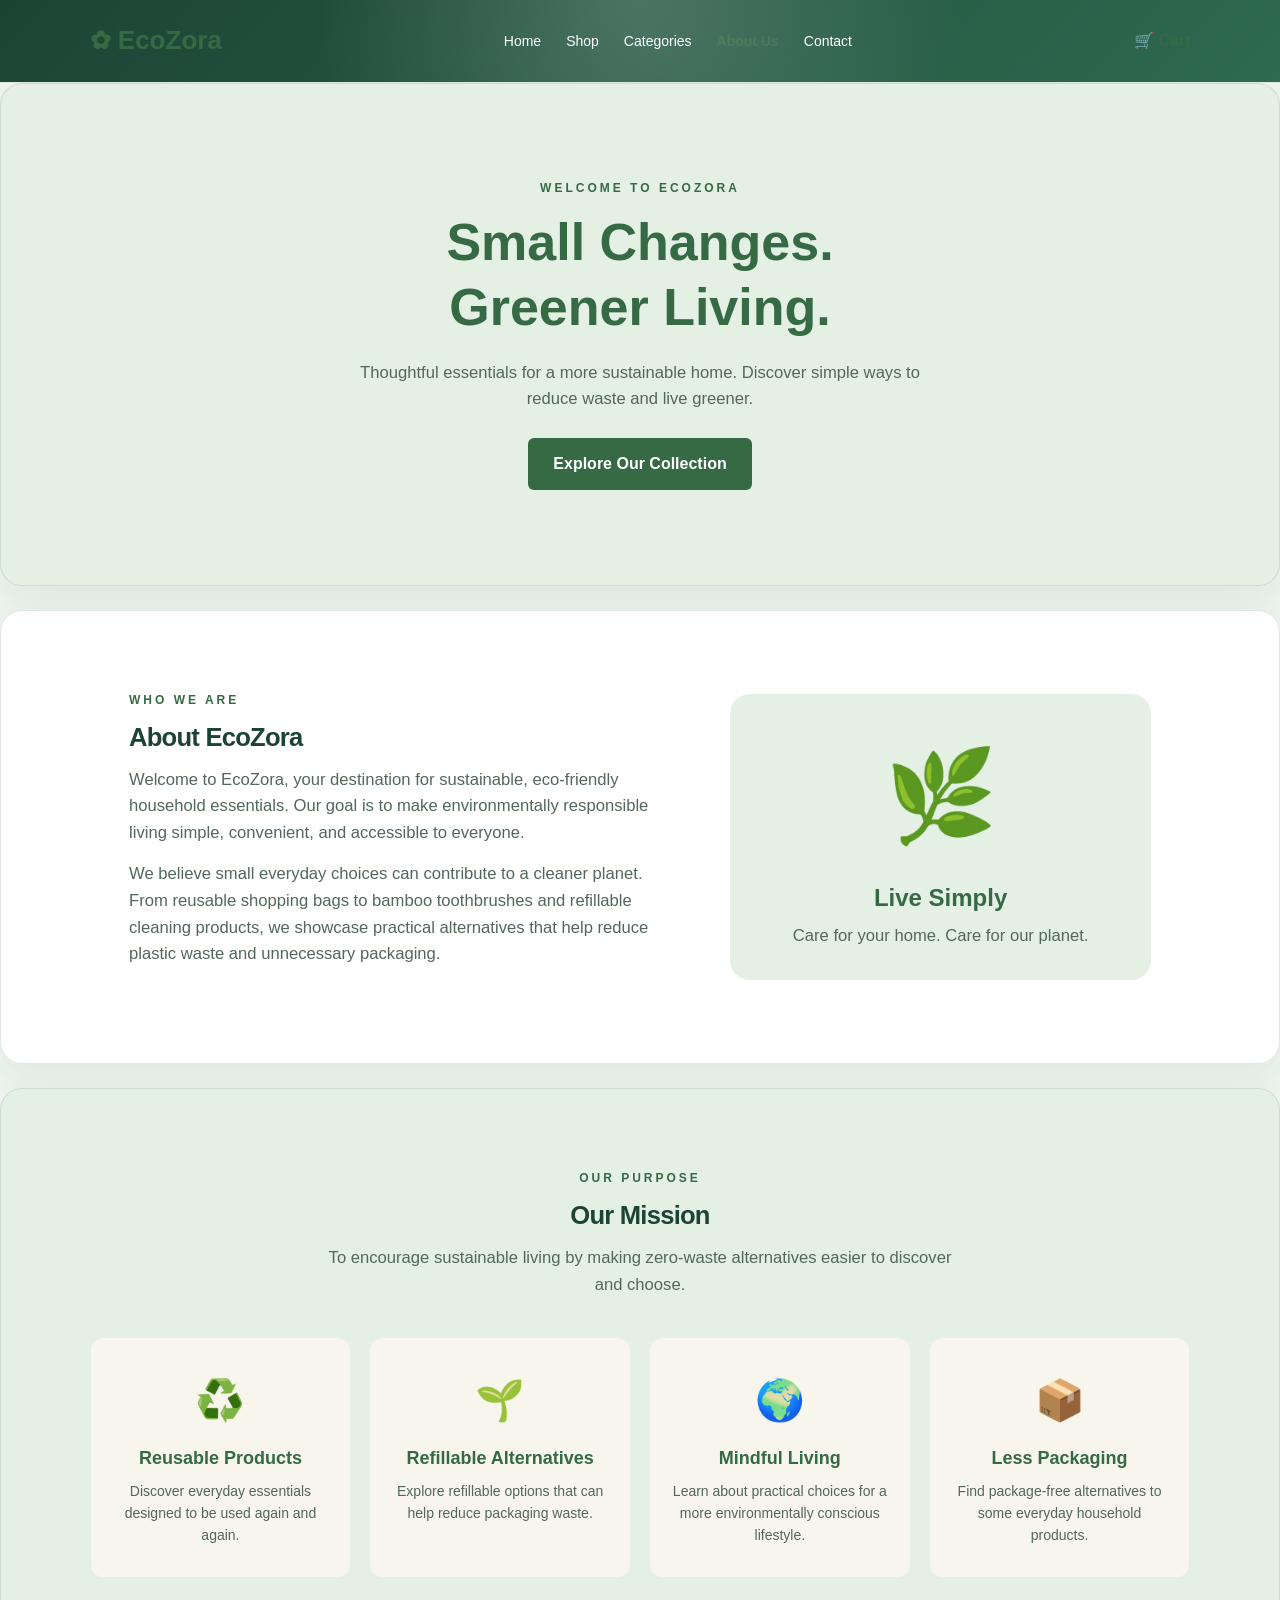
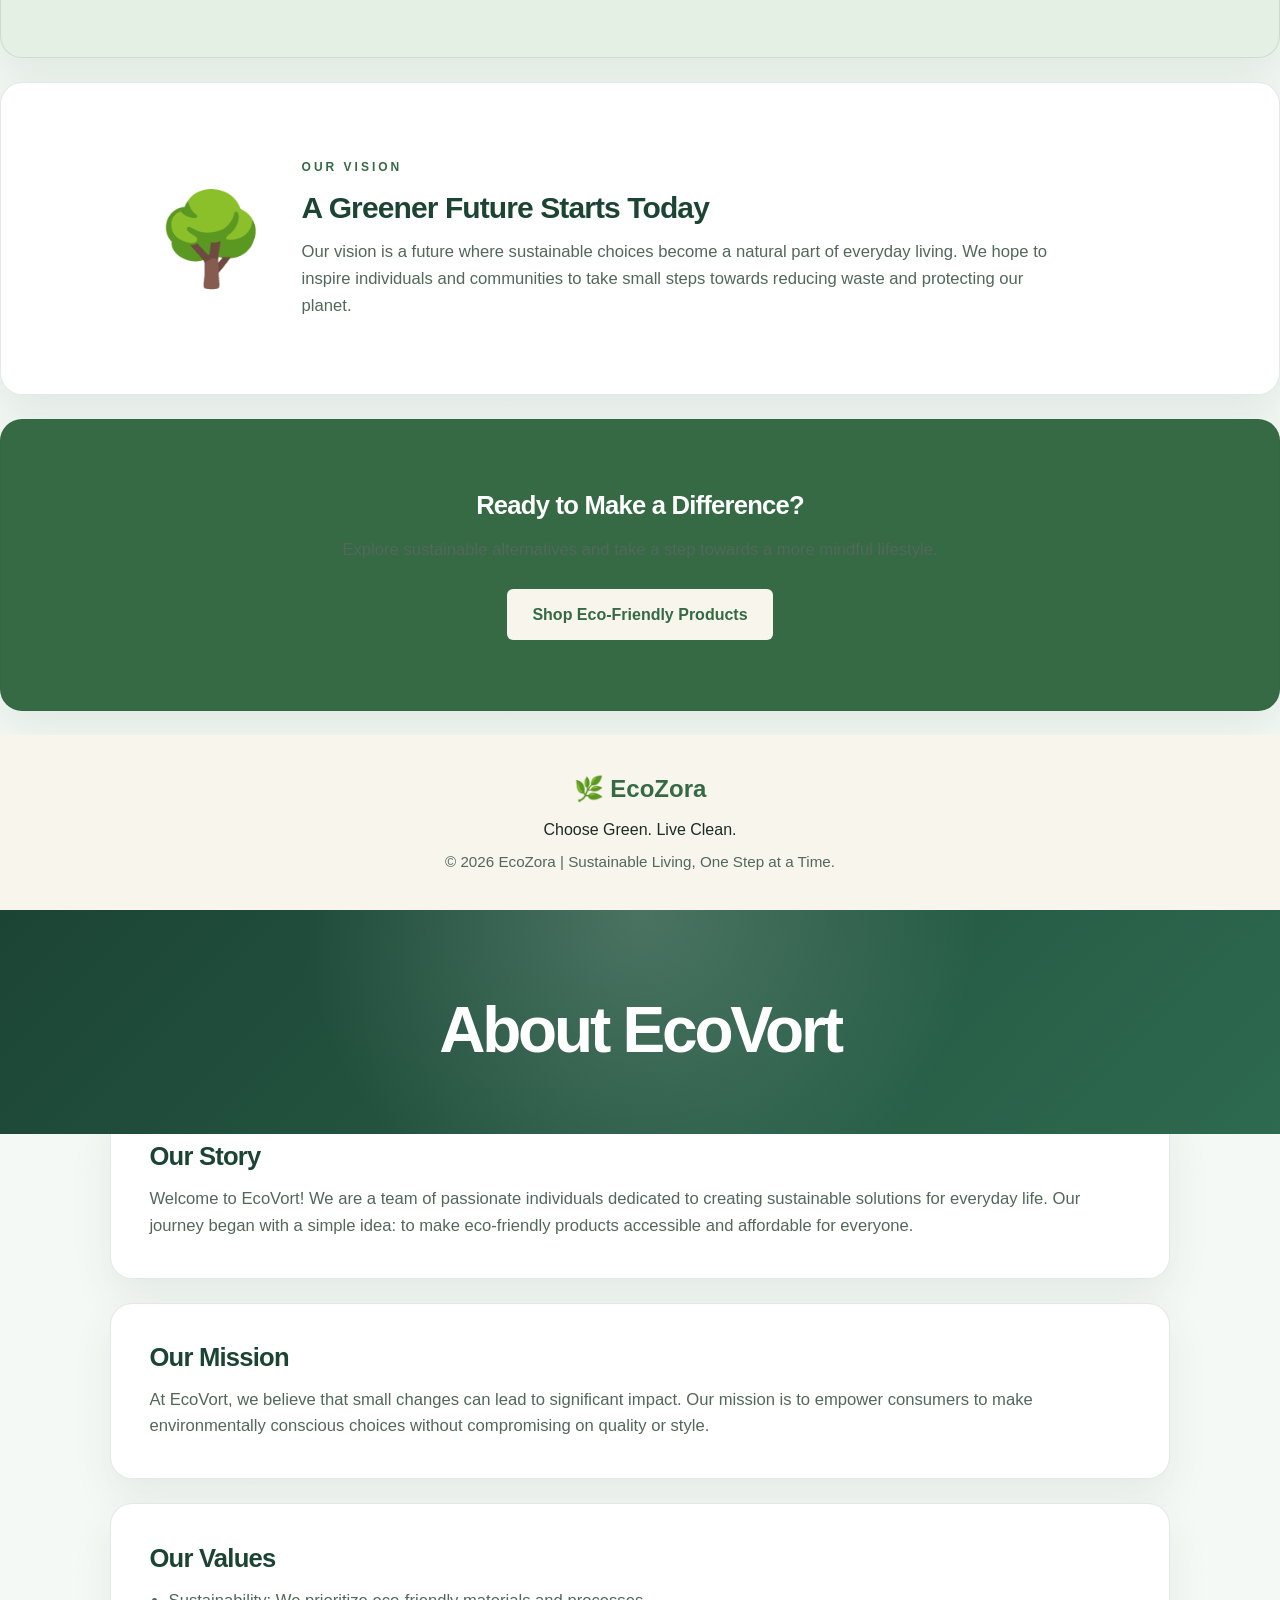
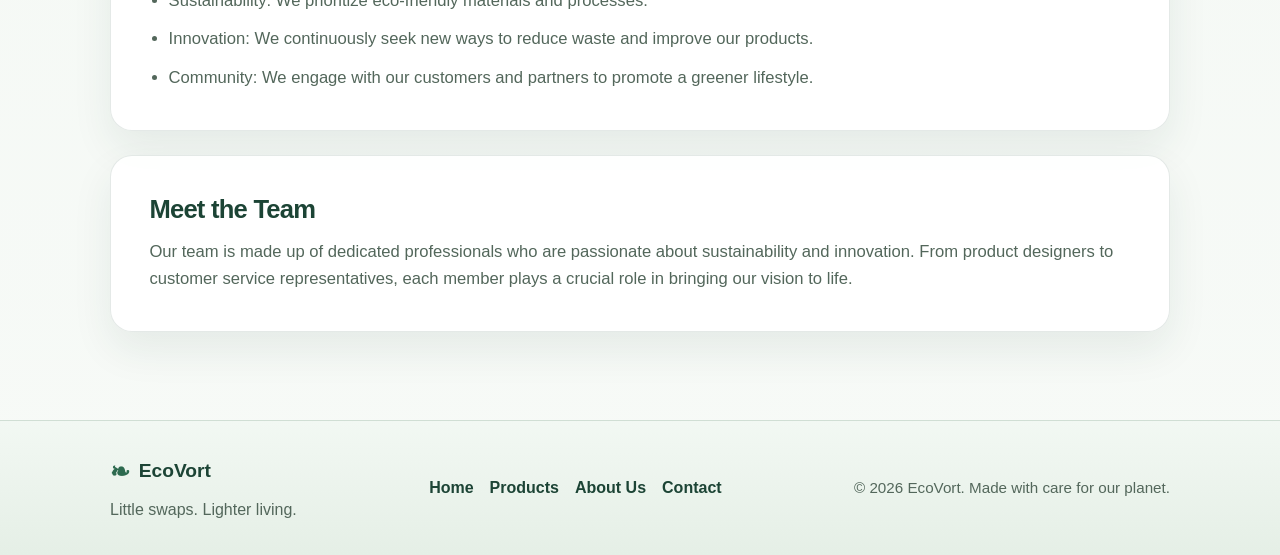
==== about.html @ fdaeb22c "Update about.html" ====
<!DOCTYPE html>
<html lang="en">
<head>
    <meta charset="UTF-8">
    <meta name="viewport" content="width=device-width, initial-scale=1.0">
    <title>About Us | EcoZora</title>
    <link rel="stylesheet" href="about.css">
</head>
<body>

    <!-- Navigation Bar -->
    <header class="navbar">
        <a href="index.html" class="logo">
            <span class="leaf">✿</span> EcoZora
        </a>

        <nav>
            <a href="index.html">Home</a>
            <a href="index.html#shop">Shop</a>
            <a href="index.html#categories">Categories</a>
            <a href="about.html" class="active">About Us</a>
            <a href="index.html#contact">Contact</a>
        </nav>

        <a href="index.html#cart" class="cart-link">
            🛒 Cart
        </a>
    </header>

    <!-- Hero Section -->
    <section class="about-hero">
        <p class="eyebrow">WELCOME TO ECOZORA</p>
        <h1>Small Changes.<br>Greener Living.</h1>
        <p>
            Thoughtful essentials for a more sustainable home.
            Discover simple ways to reduce waste and live greener.
        </p>
        <a href="index.html#shop" class="button">Explore Our Collection</a>
    </section>

    <!-- About Section -->
    <section class="about-section">
        <div class="about-text">
            <p class="eyebrow">WHO WE ARE</p>
            <h2>About EcoZora</h2>
            <p>
                Welcome to EcoZora, your destination for sustainable,
                eco-friendly household essentials. Our goal is to make
                environmentally responsible living simple, convenient,
                and accessible to everyone.
            </p>
            <p>
                We believe small everyday choices can contribute to a
                cleaner planet. From reusable shopping bags to bamboo
                toothbrushes and refillable cleaning products, we
                showcase practical alternatives that help reduce
                plastic waste and unnecessary packaging.
            </p>
        </div>

        <div class="about-illustration">
            <span class="big-leaf">🌿</span>
            <h3>Live Simply</h3>
            <p>Care for your home. Care for our planet.</p>
        </div>
    </section>

    <!-- Mission Section -->
    <section class="mission-section">
        <p class="eyebrow">OUR PURPOSE</p>
        <h2>Our Mission</h2>
        <p class="section-description">
            To encourage sustainable living by making zero-waste
            alternatives easier to discover and choose.
        </p>

        <div class="features">
            <div class="feature-card">
                <span>♻️</span>
                <h3>Reusable Products</h3>
                <p>
                    Discover everyday essentials designed to be
                    used again and again.
                </p>
            </div>

            <div class="feature-card">
                <span>🌱</span>
                <h3>Refillable Alternatives</h3>
                <p>
                    Explore refillable options that can help
                    reduce packaging waste.
                </p>
            </div>

            <div class="feature-card">
                <span>🌍</span>
                <h3>Mindful Living</h3>
                <p>
                    Learn about practical choices for a more
                    environmentally conscious lifestyle.
                </p>
            </div>

            <div class="feature-card">
                <span>📦</span>
                <h3>Less Packaging</h3>
                <p>
                    Find package-free alternatives to some
                    everyday household products.
                </p>
            </div>
        </div>
    </section>

    <!-- Vision Section -->
    <section class="vision-section">
        <div class="vision-icon">🌳</div>
        <div>
            <p class="eyebrow">OUR VISION</p>
            <h2>A Greener Future Starts Today</h2>
            <p>
                Our vision is a future where sustainable choices
                become a natural part of everyday living. We hope
                to inspire individuals and communities to take
                small steps towards reducing waste and protecting
                our planet.
            </p>
        </div>
    </section>

    <!-- Call to Action -->
    <section class="cta-section">
        <h2>Ready to Make a Difference?</h2>
        <p>
            Explore sustainable alternatives and take a step
            towards a more mindful lifestyle.
        </p>
        <a href="index.html#shop" class="button button-light">
            Shop Eco-Friendly Products
        </a>
    </section>

    <!-- Footer -->
    <footer class="footer">
        <a href="index.html" class="footer-logo">🌿 EcoZora</a>
        <p>Choose Green. Live Clean.</p>
        <p class="copyright">
            © 2026 EcoZora | Sustainable Living, One Step at a Time.
        </p>
    </footer>

    <title>About EcoVort</title>
    <style>
        :root {
            --bg: #edf5ee;
            --panel: #ffffff;
            --primary: #2d6a4f;
            --primary-dark: #1c4435;
            --accent: #8fcd9f;
            --text: #1d2b23;
            --muted: #53675b;
            --border: rgba(38, 74, 60, 0.12);
            --shadow: 0 18px 40px rgba(28, 68, 53, 0.08);
        }

        * {
            box-sizing: border-box;
        }

        html {
            scroll-behavior: smooth;
        }

        body {
            margin: 0;
            font-family: "Segoe UI", Tahoma, Geneva, Verdana, sans-serif;
            background: linear-gradient(180deg, #edf5ee 0%, #f7faf7 100%);
            color: var(--text);
            line-height: 1.6;
        }

        header {
            background: linear-gradient(135deg, var(--primary-dark), var(--primary));
            color: #ffffff;
            padding: 5rem 1.25rem 4rem;
            text-align: center;
            position: relative;
            overflow: hidden;
        }

        header::before {
            content: "";
            position: absolute;
            inset: 0;
            background: radial-gradient(circle at top, rgba(255,255,255,0.18), transparent 50%);
        }

        header h1 {
            position: relative;
            z-index: 1;
            margin: 0;
            font-size: clamp(2.4rem, 5vw, 4rem);
            letter-spacing: -0.05em;
        }

        main {
            max-width: 1100px;
            margin: -2rem auto 0;
            padding: 0 1.25rem 4rem;
        }

        section {
            background: rgba(255, 255, 255, 0.92);
            border: 1px solid var(--border);
            border-radius: 22px;
            box-shadow: var(--shadow);
            padding: clamp(1.5rem, 3vw, 2.5rem);
            margin-bottom: 1.5rem;
        }

        section h2 {
            margin-top: 0;
            margin-bottom: 0.8rem;
            color: var(--primary-dark);
            font-size: clamp(1.5rem, 2vw, 2.1rem);
            letter-spacing: -0.03em;
        }

        section p,
        section li {
            color: var(--muted);
            font-size: 1.04rem;
        }

        ul {
            margin: 0.75rem 0 0;
            padding-left: 1.2rem;
        }

        li + li {
            margin-top: 0.75rem;
        }

        .site-footer {
            background: linear-gradient(180deg, #f2f8f3 0%, #e5efe6 100%);
            border-top: 1px solid rgba(28, 68, 53, 0.1);
            color: var(--text);
        }

        .container {
            max-width: 1100px;
            margin: 0 auto;
            padding: 2rem 1.25rem;
        }

        .footer-content {
            display: flex;
            align-items: center;
            justify-content: space-between;
            gap: 1.5rem;
            flex-wrap: wrap;
        }

        .footer-brand {
            display: flex;
            flex-direction: column;
            gap: 0.4rem;
        }

        .brand {
            display: inline-flex;
            align-items: center;
            gap: 0.55rem;
            text-decoration: none;
            color: var(--primary-dark);
            font-weight: 700;
            font-size: 1.2rem;
        }

        .brand-leaf {
            color: var(--primary);
            font-size: 1.5rem;
        }

        .footer-brand p {
            margin: 0;
            color: var(--muted);
        }

        .footer-nav {
            display: flex;
            align-items: center;
            gap: 1rem;
            flex-wrap: wrap;
        }

        .footer-nav a {
            color: var(--primary-dark);
            text-decoration: none;
            font-weight: 600;
            transition: opacity 0.2s ease;
        }

        .footer-nav a:hover {
            opacity: 0.8;
            text-decoration: underline;
        }

        .copyright {
            margin: 0;
            color: var(--muted);
            font-size: 0.95rem;
        }

        @media (max-width: 640px) {
            .footer-content {
                flex-direction: column;
                align-items: flex-start;
            }

            .footer-nav {
                width: 100%;
                justify-content: flex-start;
            }
        }
    </style>
</head>
<body id="home">
    <header>
        <h1>About EcoVort</h1>
    </header>
    <main id="about">
        <section id="story">
            <h2>Our Story</h2>
            <p>Welcome to EcoVort! We are a team of passionate individuals dedicated to creating sustainable solutions for everyday life. Our journey began with a simple idea: to make eco-friendly products accessible and affordable for everyone.</p>
        </section>
        <section id="mission">
            <h2>Our Mission</h2>
            <p>At EcoVort, we believe that small changes can lead to significant impact. Our mission is to empower consumers to make environmentally conscious choices without compromising on quality or style.</p>
        </section>
        <section id="values">
            <h2>Our Values</h2>
            <ul>
                <li>Sustainability: We prioritize eco-friendly materials and processes.</li>
                <li>Innovation: We continuously seek new ways to reduce waste and improve our products.</li>
                <li>Community: We engage with our customers and partners to promote a greener lifestyle.</li>
            </ul>
        </section>
        <section id="team">
            <h2>Meet the Team</h2>
            <p>Our team is made up of dedicated professionals who are passionate about sustainability and innovation. From product designers to customer service representatives, each member plays a crucial role in bringing our vision to life.</p>
        </section>
    </main>
    <footer class="site-footer" id="contact">
        <div class="container footer-content">
            <div class="footer-brand">
                <a class="brand" href="#home"><span class="brand-leaf" aria-hidden="true">❧</span><span>EcoVort</span></a>
                <p>Little swaps. Lighter living.</p>
            </div>
            <nav class="footer-nav" aria-label="Footer navigation">
                <a href="#home">Home</a>
                <a href="#products">Products</a>
                <a href="#about">About Us</a>
                <a href="mailto:hello@ecovort.example">Contact</a>
            </nav>
            <p class="copyright">© 2026 EcoVort. Made with care for our planet.</p>
        </div>
    </footer>
</body>
</html>
---- about.css ----
/* Basic Reset */
* {
    margin: 0;
    padding: 0;
    box-sizing: border-box;
}

html {
    scroll-behavior: smooth;
}

body {
    font-family: Arial, sans-serif;
    background-color: #F7F5EC;
    color: #3B3B32;
    line-height: 1.7;
}

a {
    text-decoration: none;
    color: inherit;
}

/* Navigation Bar */
.navbar {
    display: flex;
    justify-content: space-between;
    align-items: center;
    padding: 20px 7%;
    background-color: #F7F5EC;
    border-bottom: 1px solid #DCE8D5;
    gap: 25px;
}

.logo {
    color: #356A45;
    font-size: 26px;
    font-weight: bold;
    white-space: nowrap;
}

.leaf {
    font-size: 25px;
}

.navbar nav {
    display: flex;
    align-items: center;
    gap: 25px;
}

.navbar nav a {
    font-size: 14px;
    transition: color 0.3s;
}

.navbar nav a:hover,
.navbar nav a.active {
    color: #356A45;
    font-weight: bold;
}

.cart-link {
    color: #356A45;
    font-weight: bold;
    white-space: nowrap;
}

/* Shared Styles */
.eyebrow {
    color: #356A45;
    font-size: 12px;
    font-weight: bold;
    letter-spacing: 3px;
    margin-bottom: 12px;
}

h1, h2, h3 {
    line-height: 1.25;
}

h2 {
    color: #356A45;
    font-size: 34px;
    margin-bottom: 20px;
}

.button {
    display: inline-block;
    background-color: #356A45;
    color: white;
    padding: 13px 25px;
    border-radius: 6px;
    margin-top: 25px;
    font-weight: bold;
    transition: background-color 0.3s;
}

.button:hover {
    background-color: #244D32;
}

/* Hero Section */
.about-hero {
    text-align: center;
    padding: 95px 20px;
    background-color: #E5F0E5;
}

.about-hero h1 {
    color: #356A45;
    font-size: 52px;
    margin-bottom: 20px;
}

.about-hero > p:not(.eyebrow) {
    max-width: 600px;
    margin: 0 auto;
}

/* About Section */
.about-section {
    display: flex;
    align-items: center;
    justify-content: space-between;
    gap: 60px;
    padding: 80px 10%;
}

.about-text {
    flex: 1.2;
}

.about-text p:not(.eyebrow) {
    margin-bottom: 15px;
}

.about-illustration {
    flex: 0.8;
    min-height: 280px;
    background-color: #E5F0E5;
    border-radius: 20px;
    display: flex;
    flex-direction: column;
    align-items: center;
    justify-content: center;
    padding: 30px;
    text-align: center;
}

.big-leaf {
    font-size: 90px;
    margin-bottom: 15px;
}

.about-illustration h3 {
    color: #356A45;
    font-size: 24px;
    margin-bottom: 10px;
}

/* Mission Section */
.mission-section {
    text-align: center;
    padding: 80px 7%;
    background-color: #E5F0E5;
}

.section-description {
    max-width: 650px;
    margin: 0 auto 40px;
}

.features {
    display: grid;
    grid-template-columns: repeat(4, minmax(0, 1fr));
    gap: 20px;
    margin-top: 35px;
}

.feature-card {
    background-color: #F7F5EC;
    padding: 30px 20px;
    border-radius: 12px;
    transition: transform 0.3s;
}

.feature-card:hover {
    transform: translateY(-5px);
}

.feature-card span {
    font-size: 40px;
}

.feature-card h3 {
    color: #356A45;
    font-size: 18px;
    margin: 15px 0 10px;
}

.feature-card p {
    font-size: 14px;
}

/* Vision Section */
.vision-section {
    display: flex;
    align-items: center;
    gap: 35px;
    padding: 75px 12%;
}

.vision-icon {
    font-size: 90px;
}

.vision-section h2 {
    font-size: 30px;
}

.vision-section p:last-child {
    max-width: 750px;
}

/* Call to Action */
.cta-section {
    background-color: #356A45;
    color: white;
    text-align: center;
    padding: 70px 20px;
}

.cta-section h2 {
    color: white;
    margin-bottom: 15px;
}

.button-light {
    background-color: #F7F5EC;
    color: #356A45;
}

.button-light:hover {
    background-color: #DCE8D5;
}

/* Footer */
.footer {
    text-align: center;
    padding: 35px 20px;
    background-color: #F7F5EC;
}

.footer-logo {
    color: #356A45;
    font-size: 24px;
    font-weight: bold;
}

.footer p {
    margin-top: 8px;
}

.copyright {
    font-size: 12px;
    color: #77776D;
}

/* Responsive Design */
@media (max-width: 1000px) {
    .navbar {
        flex-wrap: wrap;
    }

    .navbar nav {
        flex-wrap: wrap;
        gap: 15px;
    }

    .features {
        grid-template-columns: repeat(2, minmax(0, 1fr));
    }
}

@media (max-width: 650px) {
    .navbar {
        justify-content: center;
        padding: 18px 5%;
    }

    .navbar nav {
        justify-content: center;
        gap: 12px 18px;
    }

    .about-hero {
        padding: 65px 20px;
    }

    .about-hero h1 {
        font-size: 38px;
    }

    h2 {
        font-size: 28px;
    }

    .about-section,
    .vision-section {
        flex-direction: column;
        padding: 50px 7%;
        gap: 30px;
    }

    .about-illustration {
        width: 100%;
    }

    .features {
        grid-template-columns: 1fr;
    }

    .vision-icon {
        font-size: 65px;
    }
}
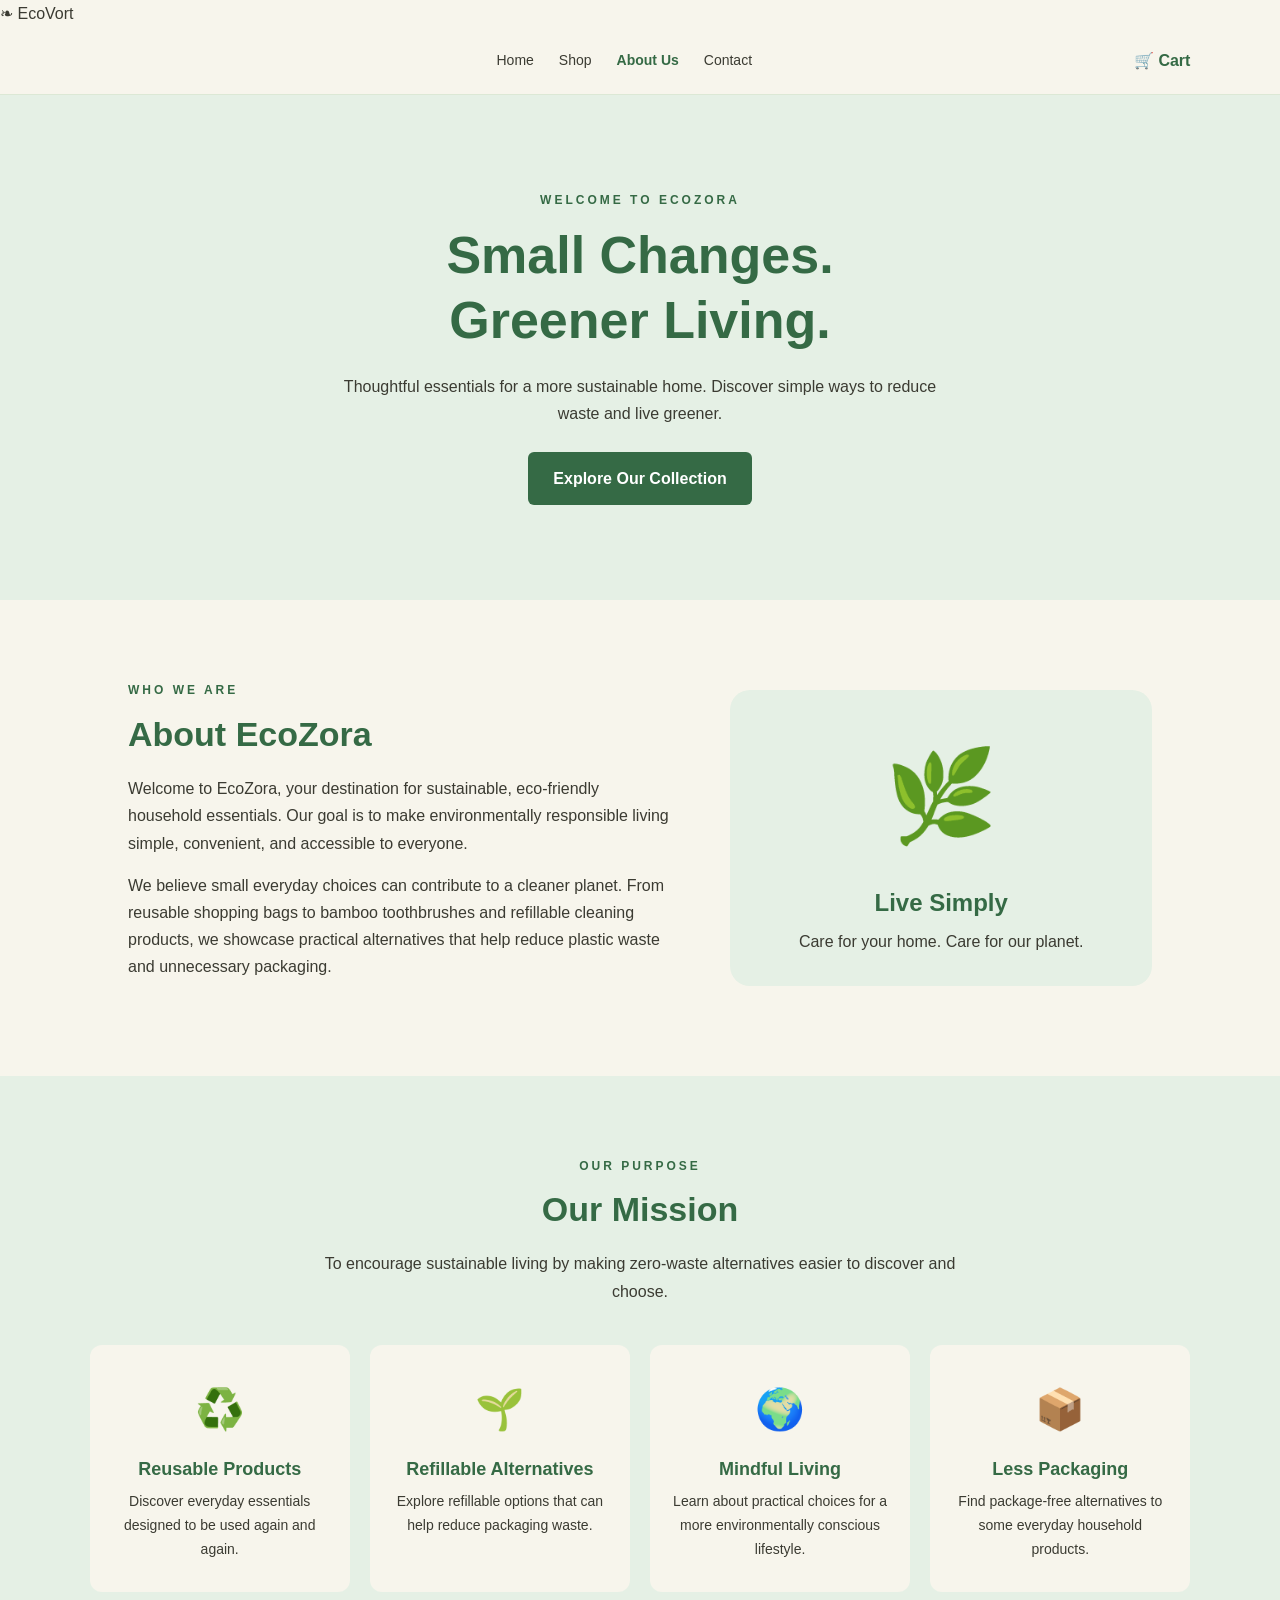
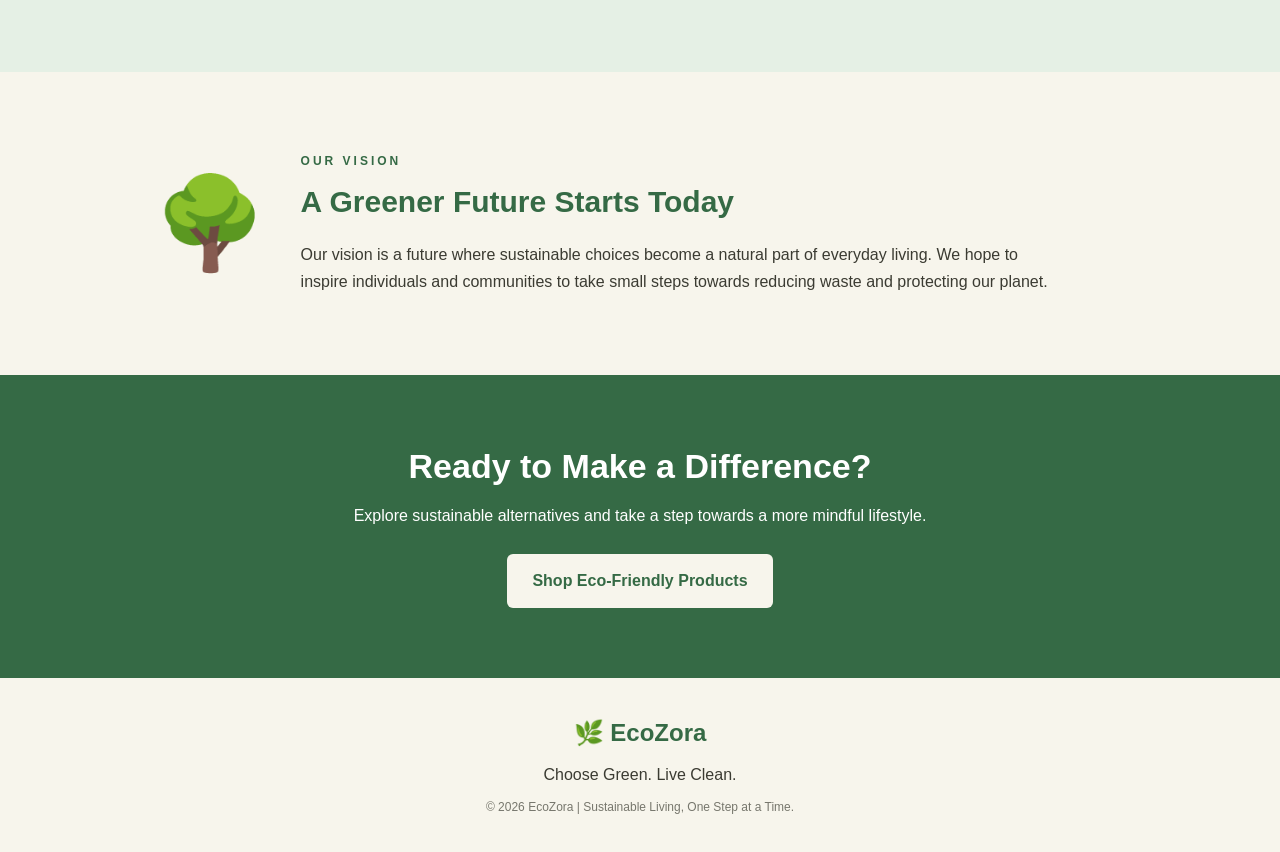
==== commit 9ed5245d: "Update about.html" ====
--- a/about.html
+++ b/about.html
@@ -4,21 +4,31 @@
 <head>
     <meta charset="UTF-8">
     <meta name="viewport" content="width=device-width, initial-scale=1.0">
-    <title>About Us | EcoZora</title>
+    <title>About Us</title>
     <link rel="stylesheet" href="about.css">
+    <link rel="stylesheet" href="product.css">
+    <link rel="stylesheet" href="style.css">
+    
+    <link rel="icon" type="image/svg+xml" href="assets/ecovort-logo.svg">
 </head>
 <body>
+    <!-- Site header and main navigation -->
+    <header class="site-header">
+        <div class="container header-content">
+            <a class="brand" href="#home" aria-label="EcoVort home">
+                <span class="brand-leaf" aria-hidden="true">❧</span>
+                <span>EcoVort</span>
+            </a>
 
     <!-- Navigation Bar -->
     <header class="navbar">
         <a href="index.html" class="logo">
-            <span class="leaf">✿</span> EcoZora
+            <span class
         </a>
 
         <nav>
             <a href="index.html">Home</a>
             <a href="index.html#shop">Shop</a>
-            <a href="index.html#categories">Categories</a>
             <a href="about.html" class="active">About Us</a>
             <a href="index.html#contact">Contact</a>
         </nav>
@@ -151,222 +161,4 @@
         </p>
     </footer>
 
-    <title>About EcoVort</title>
-    <style>
-        :root {
-            --bg: #edf5ee;
-            --panel: #ffffff;
-            --primary: #2d6a4f;
-            --primary-dark: #1c4435;
-            --accent: #8fcd9f;
-            --text: #1d2b23;
-            --muted: #53675b;
-            --border: rgba(38, 74, 60, 0.12);
-            --shadow: 0 18px 40px rgba(28, 68, 53, 0.08);
-        }
-
-        * {
-            box-sizing: border-box;
-        }
-
-        html {
-            scroll-behavior: smooth;
-        }
-
-        body {
-            margin: 0;
-            font-family: "Segoe UI", Tahoma, Geneva, Verdana, sans-serif;
-            background: linear-gradient(180deg, #edf5ee 0%, #f7faf7 100%);
-            color: var(--text);
-            line-height: 1.6;
-        }
-
-        header {
-            background: linear-gradient(135deg, var(--primary-dark), var(--primary));
-            color: #ffffff;
-            padding: 5rem 1.25rem 4rem;
-            text-align: center;
-            position: relative;
-            overflow: hidden;
-        }
-
-        header::before {
-            content: "";
-            position: absolute;
-            inset: 0;
-            background: radial-gradient(circle at top, rgba(255,255,255,0.18), transparent 50%);
-        }
-
-        header h1 {
-            position: relative;
-            z-index: 1;
-            margin: 0;
-            font-size: clamp(2.4rem, 5vw, 4rem);
-            letter-spacing: -0.05em;
-        }
-
-        main {
-            max-width: 1100px;
-            margin: -2rem auto 0;
-            padding: 0 1.25rem 4rem;
-        }
-
-        section {
-            background: rgba(255, 255, 255, 0.92);
-            border: 1px solid var(--border);
-            border-radius: 22px;
-            box-shadow: var(--shadow);
-            padding: clamp(1.5rem, 3vw, 2.5rem);
-            margin-bottom: 1.5rem;
-        }
-
-        section h2 {
-            margin-top: 0;
-            margin-bottom: 0.8rem;
-            color: var(--primary-dark);
-            font-size: clamp(1.5rem, 2vw, 2.1rem);
-            letter-spacing: -0.03em;
-        }
-
-        section p,
-        section li {
-            color: var(--muted);
-            font-size: 1.04rem;
-        }
-
-        ul {
-            margin: 0.75rem 0 0;
-            padding-left: 1.2rem;
-        }
-
-        li + li {
-            margin-top: 0.75rem;
-        }
-
-        .site-footer {
-            background: linear-gradient(180deg, #f2f8f3 0%, #e5efe6 100%);
-            border-top: 1px solid rgba(28, 68, 53, 0.1);
-            color: var(--text);
-        }
-
-        .container {
-            max-width: 1100px;
-            margin: 0 auto;
-            padding: 2rem 1.25rem;
-        }
-
-        .footer-content {
-            display: flex;
-            align-items: center;
-            justify-content: space-between;
-            gap: 1.5rem;
-            flex-wrap: wrap;
-        }
-
-        .footer-brand {
-            display: flex;
-            flex-direction: column;
-            gap: 0.4rem;
-        }
-
-        .brand {
-            display: inline-flex;
-            align-items: center;
-            gap: 0.55rem;
-            text-decoration: none;
-            color: var(--primary-dark);
-            font-weight: 700;
-            font-size: 1.2rem;
-        }
-
-        .brand-leaf {
-            color: var(--primary);
-            font-size: 1.5rem;
-        }
-
-        .footer-brand p {
-            margin: 0;
-            color: var(--muted);
-        }
-
-        .footer-nav {
-            display: flex;
-            align-items: center;
-            gap: 1rem;
-            flex-wrap: wrap;
-        }
-
-        .footer-nav a {
-            color: var(--primary-dark);
-            text-decoration: none;
-            font-weight: 600;
-            transition: opacity 0.2s ease;
-        }
-
-        .footer-nav a:hover {
-            opacity: 0.8;
-            text-decoration: underline;
-        }
-
-        .copyright {
-            margin: 0;
-            color: var(--muted);
-            font-size: 0.95rem;
-        }
-
-        @media (max-width: 640px) {
-            .footer-content {
-                flex-direction: column;
-                align-items: flex-start;
-            }
-
-            .footer-nav {
-                width: 100%;
-                justify-content: flex-start;
-            }
-        }
-    </style>
-</head>
-<body id="home">
-    <header>
-        <h1>About EcoVort</h1>
-    </header>
-    <main id="about">
-        <section id="story">
-            <h2>Our Story</h2>
-            <p>Welcome to EcoVort! We are a team of passionate individuals dedicated to creating sustainable solutions for everyday life. Our journey began with a simple idea: to make eco-friendly products accessible and affordable for everyone.</p>
-        </section>
-        <section id="mission">
-            <h2>Our Mission</h2>
-            <p>At EcoVort, we believe that small changes can lead to significant impact. Our mission is to empower consumers to make environmentally conscious choices without compromising on quality or style.</p>
-        </section>
-        <section id="values">
-            <h2>Our Values</h2>
-            <ul>
-                <li>Sustainability: We prioritize eco-friendly materials and processes.</li>
-                <li>Innovation: We continuously seek new ways to reduce waste and improve our products.</li>
-                <li>Community: We engage with our customers and partners to promote a greener lifestyle.</li>
-            </ul>
-        </section>
-        <section id="team">
-            <h2>Meet the Team</h2>
-            <p>Our team is made up of dedicated professionals who are passionate about sustainability and innovation. From product designers to customer service representatives, each member plays a crucial role in bringing our vision to life.</p>
-        </section>
-    </main>
-    <footer class="site-footer" id="contact">
-        <div class="container footer-content">
-            <div class="footer-brand">
-                <a class="brand" href="#home"><span class="brand-leaf" aria-hidden="true">❧</span><span>EcoVort</span></a>
-                <p>Little swaps. Lighter living.</p>
-            </div>
-            <nav class="footer-nav" aria-label="Footer navigation">
-                <a href="#home">Home</a>
-                <a href="#products">Products</a>
-                <a href="#about">About Us</a>
-                <a href="mailto:hello@ecovort.example">Contact</a>
-            </nav>
-            <p class="copyright">© 2026 EcoVort. Made with care for our planet.</p>
-        </div>
-    </footer>
-</body>
-</html>
+    
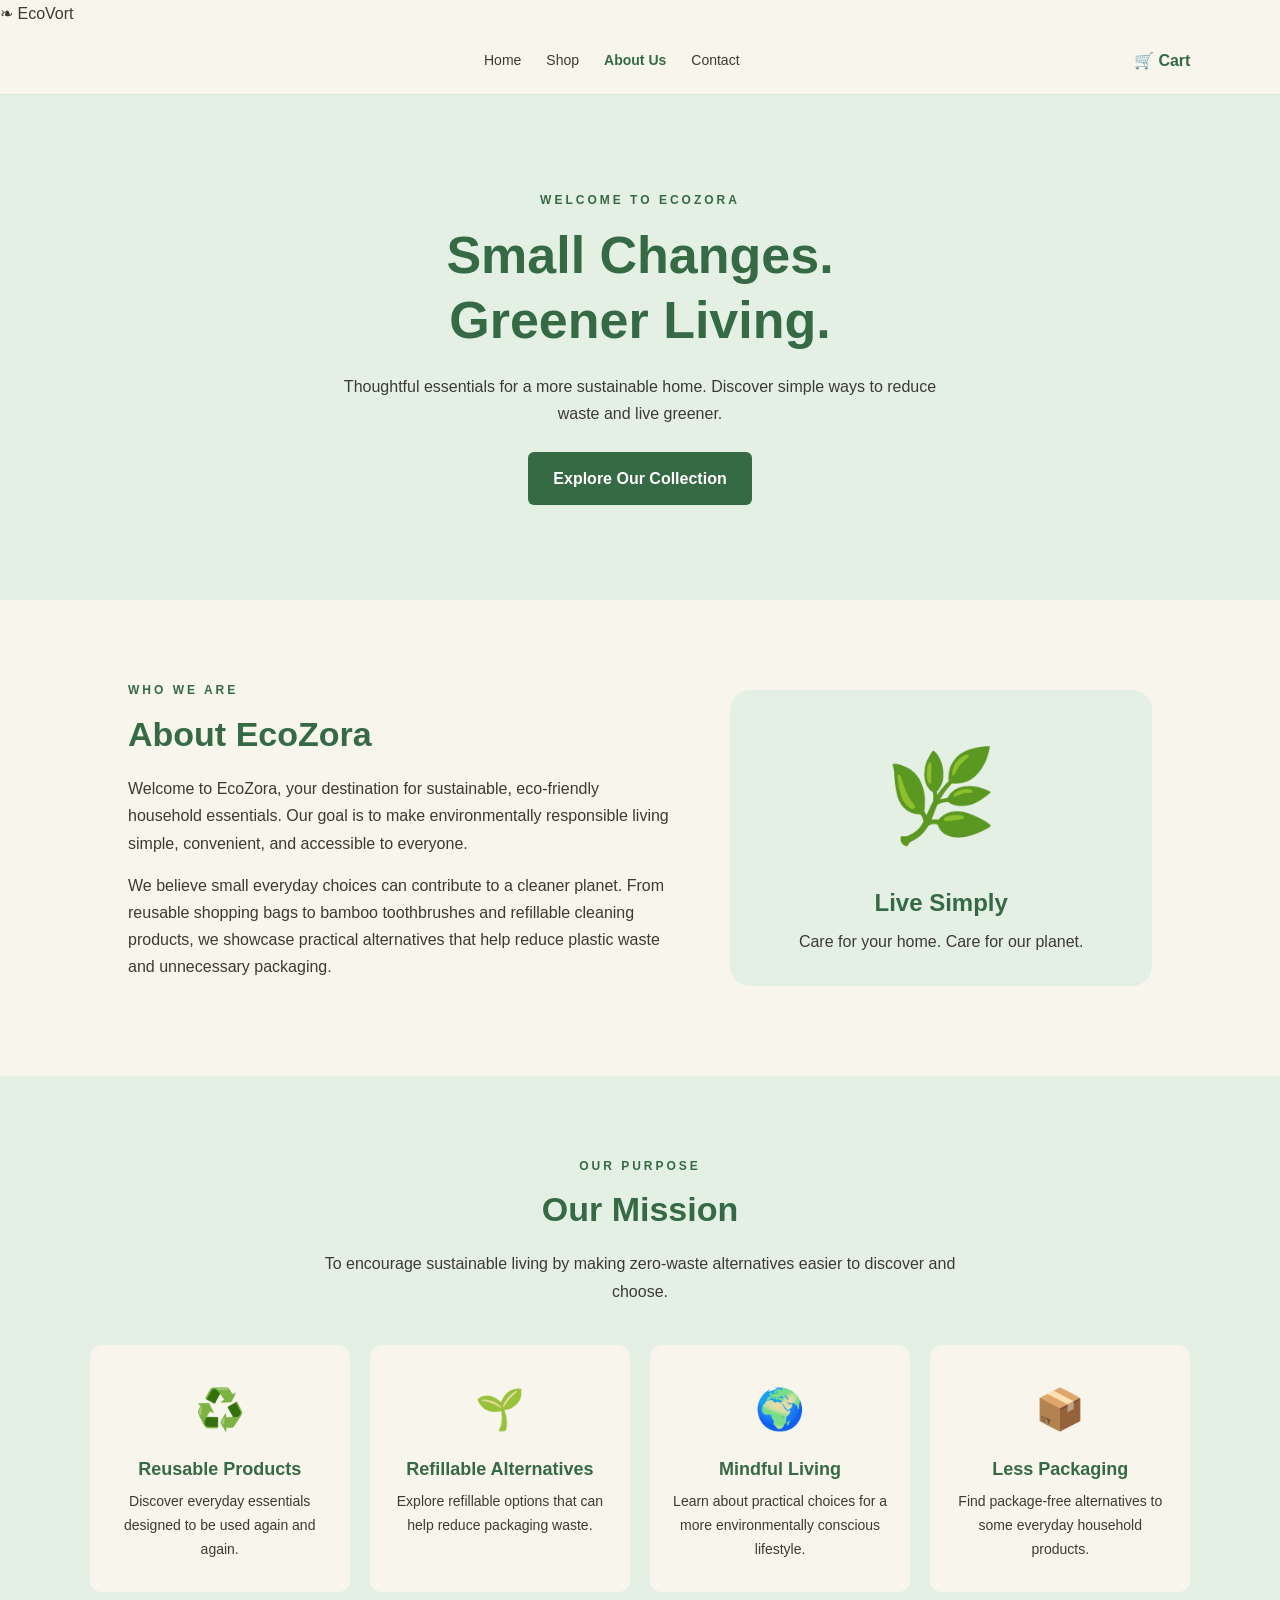
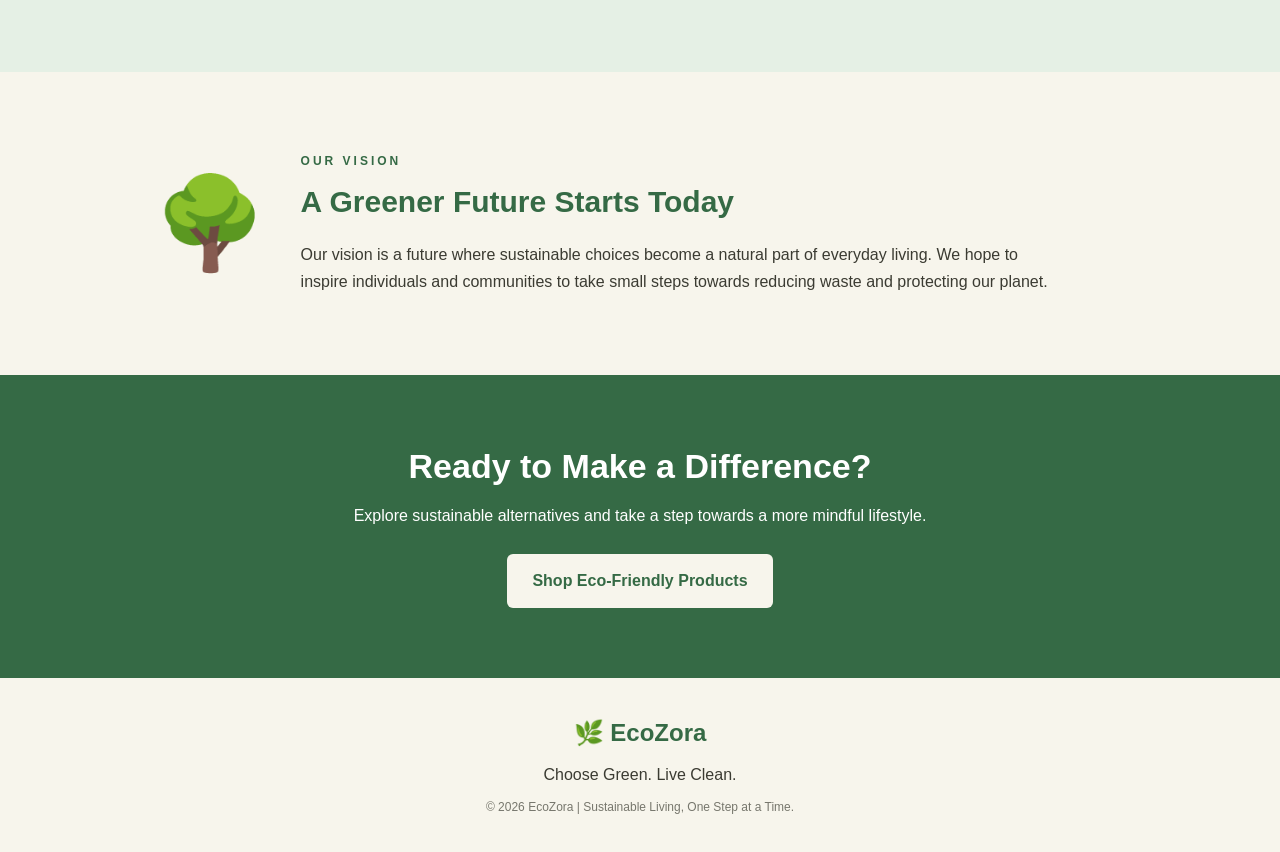
==== commit e8eb7f97: "Update about.html" ====
--- a/about.html
+++ b/about.html
@@ -23,7 +23,7 @@
     <!-- Navigation Bar -->
     <header class="navbar">
         <a href="index.html" class="logo">
-            <span class
+            
         </a>
 
         <nav>
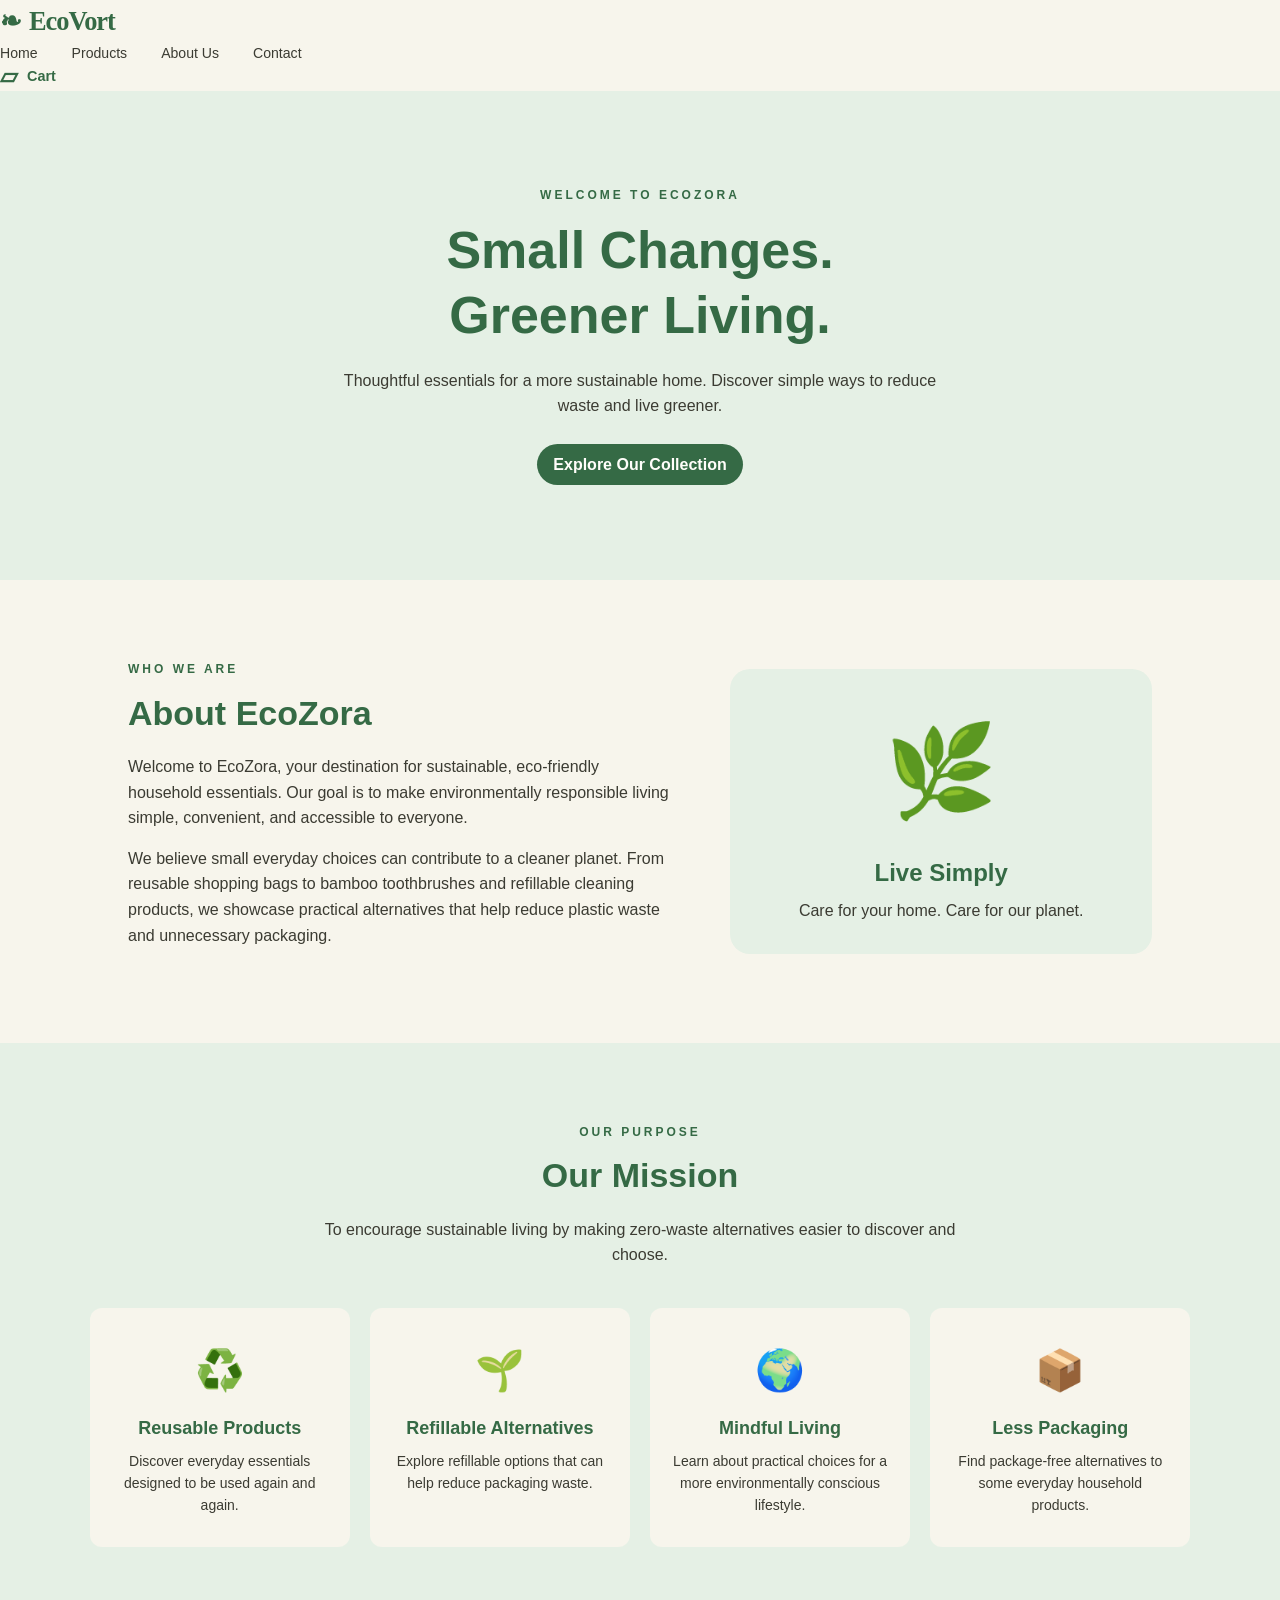
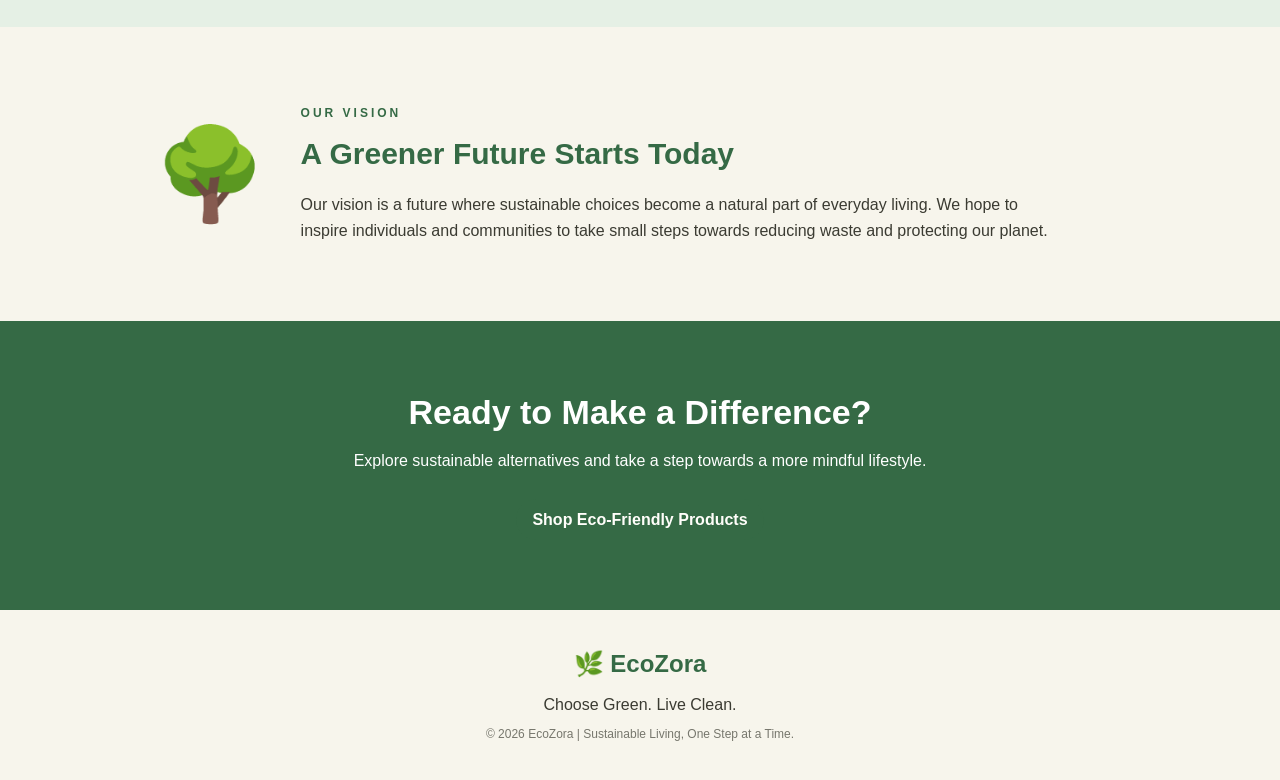
==== commit 8c9db8e8: "fixing-navbar" ====
--- a/about.html
+++ b/about.html
@@ -5,37 +5,36 @@
     <meta charset="UTF-8">
     <meta name="viewport" content="width=device-width, initial-scale=1.0">
     <title>About Us</title>
-    <link rel="stylesheet" href="about.css">
-    <link rel="stylesheet" href="product.css">
-    <link rel="stylesheet" href="style.css">
-    
+    <link rel="stylesheet" href="css/about.css">
+    <link rel="stylesheet" href="css/product.css">
     <link rel="icon" type="image/svg+xml" href="assets/ecovort-logo.svg">
 </head>
 <body>
     <!-- Site header and main navigation -->
     <header class="site-header">
         <div class="container header-content">
+            
+
+    <!-- Navigation Bar -->
+   <header class="site-header">
+        <div class="container header-content">
             <a class="brand" href="#home" aria-label="EcoVort home">
                 <span class="brand-leaf" aria-hidden="true">❧</span>
                 <span>EcoVort</span>
             </a>
 
-    <!-- Navigation Bar -->
-    <header class="navbar">
-        <a href="index.html" class="logo">
-            
-        </a>
+            <nav class="main-nav" aria-label="Main navigation">
+                <a href="#home">Home</a>
+                <a href="product.html">Products</a>
+                <a href="about.html">About Us</a>
+                <a href="contact.html">Contact</a>
+            </nav>
 
-        <nav>
-            <a href="index.html">Home</a>
-            <a href="index.html#shop">Shop</a>
-            <a href="about.html" class="active">About Us</a>
-            <a href="index.html#contact">Contact</a>
-        </nav>
-
-        <a href="index.html#cart" class="cart-link">
-            🛒 Cart
-        </a>
+            <a class="cart-link" href="products.html" aria-label="Shopping cart">
+                <span aria-hidden="true">▱</span>
+                <span>Cart</span>
+            </a>
+        </div>
     </header>
 
     <!-- Hero Section -->
--- a/css/about.css
+++ b/css/about.css
@@ -0,0 +1,338 @@
+
+/* Basic Reset */
+* {
+    margin: 0;
+    padding: 0;
+    box-sizing: border-box;
+}
+
+html {
+    scroll-behavior: smooth;
+}
+
+body {
+    font-family: Arial, sans-serif;
+    background-color: #F7F5EC;
+    color: #3B3B32;
+    line-height: 1.7;
+}
+
+a {
+    text-decoration: none;
+    color: inherit;
+}
+
+.site-header {
+    position: relative;
+    z-index: 1;
+    background: var(--background);
+}
+
+
+.main-nav,
+.footer-nav {
+    display: flex;
+    align-items: center;
+    gap: 34px;
+}
+
+.main-nav a,
+.footer-nav a {
+    color: var(--text);
+    font-size: 0.88rem;
+    transition: color 160ms ease;
+}
+
+.main-nav a:hover,
+.footer-nav a:hover {
+    color: var(--dark-green);
+}
+
+.brand {
+    display: inline-flex;
+    align-items: center;
+    gap: 8px;
+    color: var(--dark-green);
+    font-family: Georgia, "Times New Roman", serif;
+    font-size: 1.65rem;
+    font-weight: 700;
+    letter-spacing: -1px;
+}
+
+.cart-link {
+    display: inline-flex;
+    align-items: center;
+    gap: 9px;
+    color: var(--dark-green);
+    font-size: 0.9rem;
+    font-weight: 600;
+}
+
+.cart-link span:first-child {
+    font-size: 1.45rem;
+    line-height: 1;
+}
+
+
+
+/* Shared Styles */
+.eyebrow {
+    color: #356A45;
+    font-size: 12px;
+    font-weight: bold;
+    letter-spacing: 3px;
+    margin-bottom: 12px;
+}
+
+h1, h2, h3 {
+    line-height: 1.25;
+}
+
+h2 {
+    color: #356A45;
+    font-size: 34px;
+    margin-bottom: 20px;
+}
+
+.button {
+    display: inline-block;
+    background-color: #356A45;
+    color: white;
+    padding: 13px 25px;
+    border-radius: 6px;
+    margin-top: 25px;
+    font-weight: bold;
+    transition: background-color 0.3s;
+}
+
+.button:hover {
+    background-color: #244D32;
+}
+
+/* Hero Section */
+.about-hero {
+    text-align: center;
+    padding: 95px 20px;
+    background-color: #E5F0E5;
+}
+
+.about-hero h1 {
+    color: #356A45;
+    font-size: 52px;
+    margin-bottom: 20px;
+}
+
+.about-hero > p:not(.eyebrow) {
+    max-width: 600px;
+    margin: 0 auto;
+}
+
+/* About Section */
+.about-section {
+    display: flex;
+    align-items: center;
+    justify-content: space-between;
+    gap: 60px;
+    padding: 80px 10%;
+}
+
+.about-text {
+    flex: 1.2;
+}
+
+.about-text p:not(.eyebrow) {
+    margin-bottom: 15px;
+}
+
+.about-illustration {
+    flex: 0.8;
+    min-height: 280px;
+    background-color: #E5F0E5;
+    border-radius: 20px;
+    display: flex;
+    flex-direction: column;
+    align-items: center;
+    justify-content: center;
+    padding: 30px;
+    text-align: center;
+}
+
+.big-leaf {
+    font-size: 90px;
+    margin-bottom: 15px;
+}
+
+.about-illustration h3 {
+    color: #356A45;
+    font-size: 24px;
+    margin-bottom: 10px;
+}
+
+/* Mission Section */
+.mission-section {
+    text-align: center;
+    padding: 80px 7%;
+    background-color: #E5F0E5;
+}
+
+.section-description {
+    max-width: 650px;
+    margin: 0 auto 40px;
+}
+
+.features {
+    display: grid;
+    grid-template-columns: repeat(4, minmax(0, 1fr));
+    gap: 20px;
+    margin-top: 35px;
+}
+
+.feature-card {
+    background-color: #F7F5EC;
+    padding: 30px 20px;
+    border-radius: 12px;
+    transition: transform 0.3s;
+}
+
+.feature-card:hover {
+    transform: translateY(-5px);
+}
+
+.feature-card span {
+    font-size: 40px;
+}
+
+.feature-card h3 {
+    color: #356A45;
+    font-size: 18px;
+    margin: 15px 0 10px;
+}
+
+.feature-card p {
+    font-size: 14px;
+}
+
+/* Vision Section */
+.vision-section {
+    display: flex;
+    align-items: center;
+    gap: 35px;
+    padding: 75px 12%;
+}
+
+.vision-icon {
+    font-size: 90px;
+}
+
+.vision-section h2 {
+    font-size: 30px;
+}
+
+.vision-section p:last-child {
+    max-width: 750px;
+}
+
+/* Call to Action */
+.cta-section {
+    background-color: #356A45;
+    color: white;
+    text-align: center;
+    padding: 70px 20px;
+}
+
+.cta-section h2 {
+    color: white;
+    margin-bottom: 15px;
+}
+
+.button-light {
+    background-color: #F7F5EC;
+    color: #356A45;
+}
+
+.button-light:hover {
+    background-color: #DCE8D5;
+}
+
+/* Footer */
+.footer {
+    text-align: center;
+    padding: 35px 20px;
+    background-color: #F7F5EC;
+}
+
+.footer-logo {
+    color: #356A45;
+    font-size: 24px;
+    font-weight: bold;
+}
+
+.footer p {
+    margin-top: 8px;
+}
+
+.copyright {
+    font-size: 12px;
+    color: #77776D;
+}
+
+/* Responsive Design */
+@media (max-width: 1000px) {
+    .navbar {
+        flex-wrap: wrap;
+    }
+
+    .navbar nav {
+        flex-wrap: wrap;
+        gap: 15px;
+    }
+
+    .features {
+        grid-template-columns: repeat(2, minmax(0, 1fr));
+    }
+}
+
+@media (max-width: 650px) {
+    .navbar {
+        justify-content: center;
+        padding: 18px 5%;
+    }
+
+    .navbar nav {
+        justify-content: center;
+        gap: 12px 18px;
+    }
+
+    .about-hero {
+        padding: 65px 20px;
+    }
+
+    .about-hero h1 {
+        font-size: 38px;
+    }
+
+    h2 {
+        font-size: 28px;
+    }
+
+    .about-section,
+    .vision-section {
+        flex-direction: column;
+        padding: 50px 7%;
+        gap: 30px;
+    }
+
+    .about-illustration {
+        width: 100%;
+    }
+
+    .features {
+        grid-template-columns: 1fr;
+    }
+
+    .vision-icon {
+        font-size: 65px;
+    }
+}
+
+
--- a/css/product.css
+++ b/css/product.css
@@ -0,0 +1,225 @@
+:root {
+    --background: #F7F5EC;
+    --light-green: #E5F0E5;
+    --dark-green: #356A45;
+    --accent-green: #8BA888;
+    --text: #3B3B32;
+    --white: #fffefa;
+    --muted: #77786c;
+}
+
+* {
+    box-sizing: border-box;
+}
+
+html {
+    scroll-behavior: smooth;
+}
+
+body {
+    margin: 0;
+    background: var(--background);
+    color: var(--text);
+    font-family: "Avenir Next", Avenir, "Segoe UI", sans-serif;
+    line-height: 1.6;
+}
+
+
+a {
+    color: inherit;
+    text-decoration: none;
+}
+
+button {
+    font: inherit;
+}
+
+.navbar {
+    background-color: var(--white);
+    padding: 1rem 2rem;
+    display: flex;
+    justify-content: space-between;
+    align-items: center;
+    box-shadow: 0 2px 4px rgba(0, 0, 0, 0.1);
+    border-bottom: 1px solid var(--light-green);
+    width: 100%;
+    height: 90px;
+}
+.left-nav {
+    display: flex;
+    align-items: center;
+    gap: 1rem;
+    margin-left: 3rem;
+}
+.search-bar {
+    display: flex;
+    align-items: center;
+    gap: 0.5rem;
+    background: rgba(255, 254, 250, 0.9);
+    border: 1px solid rgba(53, 106, 69, 0.22);
+    border-radius: 999px;
+    padding: 0.7rem 1rem;
+    width: min(320px, 100%);
+    box-shadow: inset 0 1px 2px rgba(53, 106, 69, 0.06);
+    transition: border-color 0.25s ease, box-shadow 0.25s ease, transform 0.25s ease;
+}
+
+.search-bar:focus-within {
+    border-color: var(--dark-green);
+    box-shadow: 0 0 0 4px rgba(53, 106, 69, 0.12);
+    transform: translateY(-1px);
+}
+
+
+.search-bar input {
+    flex: 1;
+    border: none;
+    outline: none;
+    background: transparent;
+    color: var(--text);
+    font: inherit;
+}
+
+.search-bar input::placeholder {
+    color: var(--muted);
+}
+.button {
+    background-color: var(--dark-green);
+    color: var(--white);
+    border: none;
+    padding: 0.5rem 1rem;
+    border-radius: 999px;
+    cursor: pointer;
+    font: inherit;
+    font-weight: 600;
+    transition: background-color 0.3s ease, box-shadow 0.3s ease, transform 0.2s ease;
+}
+
+.button:hover {
+    background-color: #285637;
+    box-shadow: 0 3px 8px rgba(53, 106, 69, 0.2);
+    transform: translateY(-1px);
+}
+
+.button:focus-visible {
+    outline: 3px solid rgba(53, 106, 69, 0.3);
+    outline-offset: 3px;
+}
+
+.button:active {
+    transform: translateY(0);
+}
+
+.button:disabled {
+    cursor: not-allowed;
+    opacity: 0.6;
+}
+
+.right-nav {
+    display: flex;
+    align-items: center;
+    gap: 1rem;
+    border-left: 1px solid var(--light-green);
+    border-right: 1px solid var(--light-green);
+   margin-left: 20rem;
+    width: 370px;
+    justify-content: center;
+}
+.bottom-nav {
+    display: flex;
+    align-items: center;
+    gap: 1rem;
+    border-top: 1px solid var(--light-green);
+    border-bottom: 1px solid var(--light-green);
+    padding: 0.5rem 2rem;
+    background-color: var(--white);
+    box-shadow: 0 -2px 4px rgba(0, 0, 0, 0.1);
+    height: 40px;
+    width: 100%;
+}
+
+.logo {
+    height: 50px;
+    width: auto;
+    margin-right: 1rem;
+}
+
+ .left-nav .search-bar {
+            display: flex;
+            align-items: center;
+            gap: 8px;
+            width: min(100%, 380px);
+            padding: 6px;
+            background: #f1f8e9;
+            border: 1px solid #c5d9b8;
+            border-radius: 999px;
+        }
+
+        .left-nav .search-bar input {
+            flex: 1;
+            min-width: 0;
+            padding: 10px 14px;
+            color: #263b2b;
+            background: transparent;
+            border: 0;
+            outline: 0;
+        }
+
+        .left-nav .search-bar input::placeholder {
+            color: #708270;
+        }
+
+        .left-nav .search-bar input:focus-visible {
+            outline: 2px solid #2e7d32;
+            outline-offset: 2px;
+            border-radius: 999px;
+        }
+
+        .left-nav .search-bar button {
+            padding: 10px 18px;
+            color: #fff;
+            font-weight: 600;
+            background: #2e7d32;
+            border: 0;
+            border-radius: 999px;
+            cursor: pointer;
+            transition: background-color 160ms ease;
+        }
+
+        .left-nav .search-bar button:hover {
+            background: #1b5e20;
+        }
+
+        @media (max-width: 480px) {
+            .left-nav .search-bar button {
+                padding-inline: 14px;
+            }
+        }
+
+
+.product-card {
+    background-color: var(--white);
+    border: 1px solid var(--light-green);
+    border-radius: 8px;
+    padding: 1rem;
+    text-align: center;
+    transition: transform 0.2s ease, box-shadow 0.2s ease;
+}
+
+.products-grid {
+            display: grid;
+            grid-template-columns: repeat(auto-fit, minmax(220px, 1fr));
+            gap: 1rem;
+        }
+        .product-card {
+            padding: 1rem;
+            border: 1px solid #d7e3d8;
+            border-radius: 12px;
+        }
+        .product-image {
+            display: block;
+            width: 100%;
+            height: 180px;
+            object-fit: contain;
+        }
+        .product-price { font-weight: 700; }
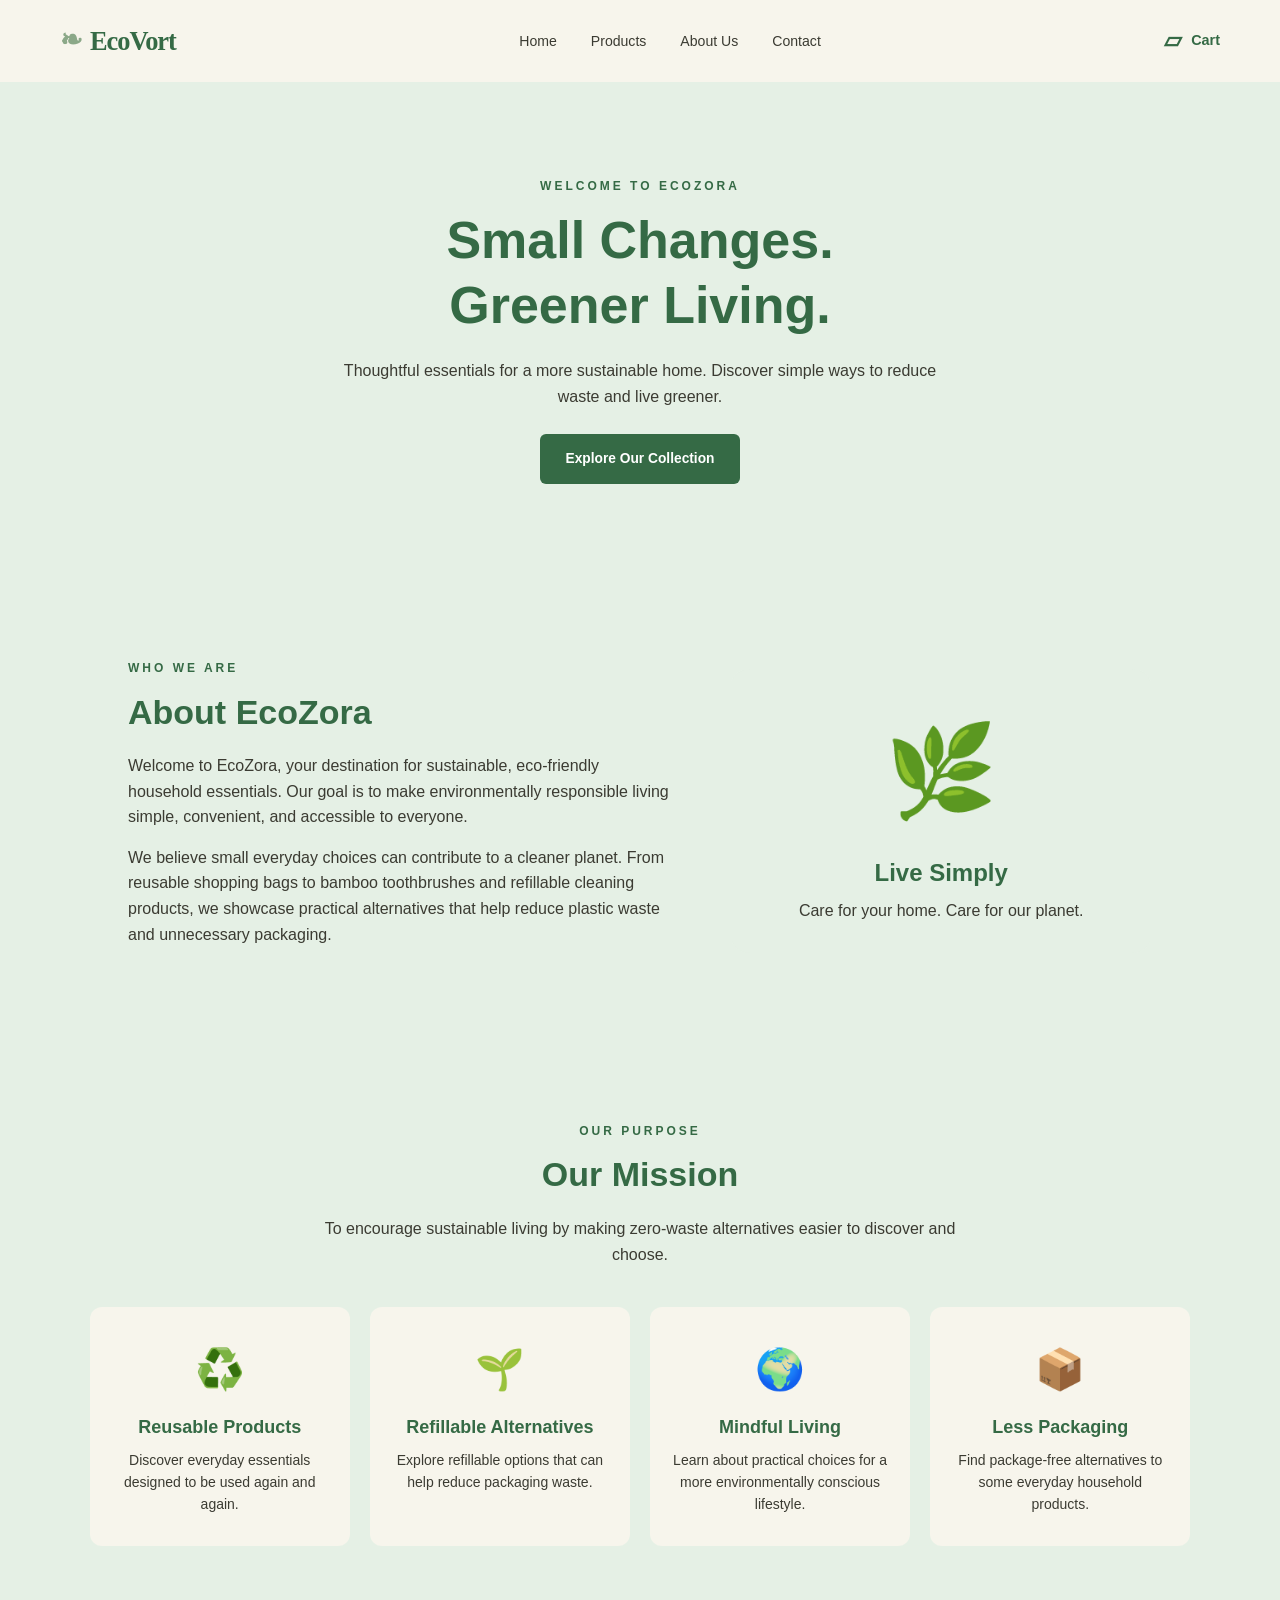
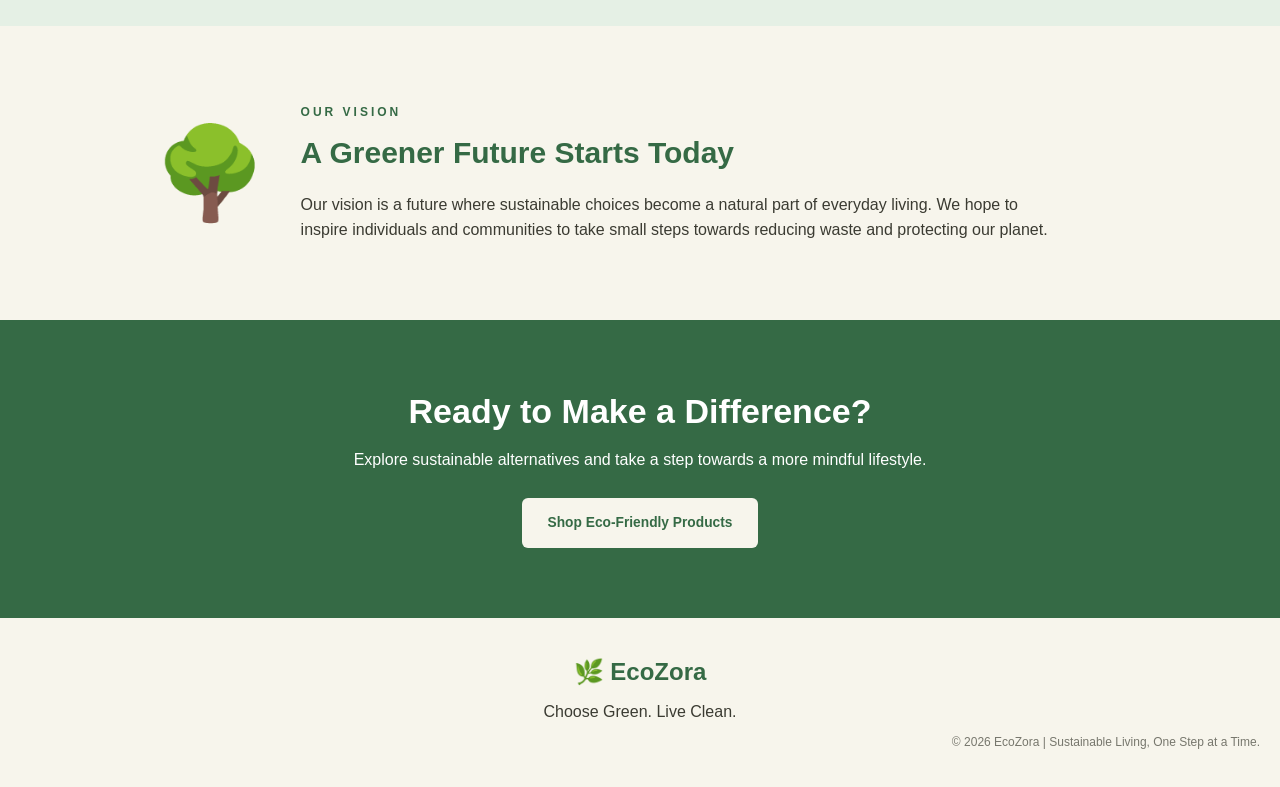
==== commit 8ca089d6: "navbar and product page V2.0" ====
--- a/about.html
+++ b/about.html
@@ -5,29 +5,24 @@
     <meta charset="UTF-8">
     <meta name="viewport" content="width=device-width, initial-scale=1.0">
     <title>About Us</title>
+    <link rel="stylesheet" href="css/style.css">
     <link rel="stylesheet" href="css/about.css">
-    <link rel="stylesheet" href="css/product.css">
     <link rel="icon" type="image/svg+xml" href="assets/ecovort-logo.svg">
 </head>
 <body>
     <!-- Site header and main navigation -->
     <header class="site-header">
         <div class="container header-content">
-            
-
-    <!-- Navigation Bar -->
-   <header class="site-header">
-        <div class="container header-content">
-            <a class="brand" href="#home" aria-label="EcoVort home">
+            <a class="brand" href="index.html#home" aria-label="EcoVort home">
                 <span class="brand-leaf" aria-hidden="true">❧</span>
                 <span>EcoVort</span>
             </a>
 
             <nav class="main-nav" aria-label="Main navigation">
-                <a href="#home">Home</a>
+                <a href="index.html#home">Home</a>
                 <a href="product.html">Products</a>
                 <a href="about.html">About Us</a>
-                <a href="contact.html">Contact</a>
+                <a href="index.html#contact">Contact</a>
             </nav>
 
             <a class="cart-link" href="products.html" aria-label="Shopping cart">
--- a/css/style.css
+++ b/css/style.css
@@ -0,0 +1,730 @@
+:root {
+    --background: #F7F5EC;
+    --light-green: #E5F0E5;
+    --dark-green: #356A45;
+    --accent-green: #8BA888;
+    --text: #3B3B32;
+    --white: #fffefa;
+    --muted: #77786c;
+}
+
+* {
+    box-sizing: border-box;
+}
+
+html {
+    scroll-behavior: smooth;
+}
+
+body {
+    margin: 0;
+    background: var(--background);
+    color: var(--text);
+    font-family: "Avenir Next", Avenir, "Segoe UI", sans-serif;
+    line-height: 1.6;
+}
+
+img {
+    display: block;
+    max-width: 100%;
+}
+
+a {
+    color: inherit;
+    text-decoration: none;
+}
+
+button {
+    font: inherit;
+}
+
+.container {
+    width: min(1160px, calc(100% - 48px));
+    margin: 0 auto;
+}
+
+.site-header {
+    position: relative;
+    z-index: 1;
+    background: var(--background);
+}
+
+.header-content {
+    min-height: 82px;
+    display: flex;
+    align-items: center;
+    justify-content: space-between;
+    gap: 28px;
+}
+
+.brand {
+    display: inline-flex;
+    align-items: center;
+    gap: 8px;
+    color: var(--dark-green);
+    font-family: Georgia, "Times New Roman", serif;
+    font-size: 1.65rem;
+    font-weight: 700;
+    letter-spacing: -1px;
+}
+
+.brand-leaf {
+    color: var(--accent-green);
+    font-size: 1.7rem;
+    line-height: 1;
+}
+
+.main-nav,
+.footer-nav {
+    display: flex;
+    align-items: center;
+    gap: 34px;
+}
+
+.main-nav a,
+.footer-nav a {
+    color: var(--text);
+    font-size: 0.88rem;
+    transition: color 160ms ease;
+}
+
+.main-nav a:hover,
+.footer-nav a:hover {
+    color: var(--dark-green);
+}
+
+.cart-link {
+    display: inline-flex;
+    align-items: center;
+    gap: 9px;
+    color: var(--dark-green);
+    font-size: 0.9rem;
+    font-weight: 600;
+}
+
+.cart-link span:first-child {
+    font-size: 1.45rem;
+    line-height: 1;
+}
+
+.hero {
+    padding: 42px 0 76px;
+}
+
+.hero-content {
+    display: grid;
+    grid-template-columns: 0.95fr 1.05fr;
+    align-items: center;
+    gap: 72px;
+}
+
+.hero-copy {
+    padding: 25px 0;
+}
+
+.eyebrow {
+    margin: 0 0 14px;
+    color: var(--dark-green);
+    font-size: 0.74rem;
+    font-weight: 700;
+    letter-spacing: 2px;
+    text-transform: uppercase;
+}
+
+h1,
+h2,
+h3,
+p {
+    margin-top: 0;
+}
+
+.hero h1 {
+    max-width: 530px;
+    margin-bottom: 20px;
+    font-family: Georgia, "Times New Roman", serif;
+    font-size: clamp(3rem, 5vw, 4.65rem);
+    font-weight: 500;
+    letter-spacing: -2.8px;
+    line-height: 1.08;
+}
+
+.hero h1 span {
+    color: var(--dark-green);
+    font-style: italic;
+}
+
+.hero-description {
+    max-width: 450px;
+    margin-bottom: 28px;
+    color: var(--muted);
+    font-size: 1rem;
+    line-height: 1.8;
+}
+
+.button {
+    min-height: 48px;
+    display: inline-flex;
+    align-items: center;
+    justify-content: center;
+    gap: 12px;
+    padding: 0 23px;
+    border: 1px solid transparent;
+    border-radius: 5px;
+    cursor: pointer;
+    font-size: 0.86rem;
+    font-weight: 600;
+    transition: background-color 160ms ease, color 160ms ease, transform 160ms ease;
+}
+
+.button:hover {
+    transform: translateY(-2px);
+}
+
+.button-primary {
+    background: var(--dark-green);
+    color: white;
+}
+
+.button-primary:hover {
+    background: #285638;
+}
+
+.hero-note {
+    display: flex;
+    align-items: center;
+    gap: 10px;
+    margin-top: 32px;
+    color: var(--muted);
+    font-size: 0.8rem;
+}
+
+.note-icon {
+    color: var(--accent-green);
+    font-size: 1.2rem;
+}
+
+.hero-image-wrap {
+    position: relative;
+    min-height: 440px;
+}
+
+.hero-image {
+    width: 100%;
+    height: 440px;
+    border-radius: 48% 48% 7px 7px;
+    object-fit: cover;
+}
+
+.image-caption {
+    position: absolute;
+    right: -17px;
+    bottom: 25px;
+    display: flex;
+    align-items: center;
+    gap: 10px;
+    padding: 13px 19px;
+    border-radius: 4px;
+    background: var(--white);
+    box-shadow: 0 8px 24px rgb(59 59 50 / 10%);
+    color: var(--dark-green);
+    font-family: Georgia, "Times New Roman", serif;
+    font-size: 0.95rem;
+    font-style: italic;
+}
+
+.caption-mark {
+    color: var(--accent-green);
+    font-size: 1.3rem;
+}
+
+.section-padding {
+    padding: 78px 0;
+}
+
+.products-section {
+    background: #fffefa;
+}
+
+.section-heading {
+    display: flex;
+    align-items: end;
+    justify-content: space-between;
+    gap: 30px;
+    margin-bottom: 33px;
+}
+
+.section-heading .eyebrow {
+    margin-bottom: 8px;
+}
+
+.section-heading h2,
+.about-copy h2 {
+    margin-bottom: 0;
+    font-family: Georgia, "Times New Roman", serif;
+    font-size: clamp(2rem, 3.4vw, 2.8rem);
+    font-weight: 500;
+    letter-spacing: -1px;
+    line-height: 1.2;
+}
+
+.section-heading > p {
+    max-width: 330px;
+    margin-bottom: 4px;
+    color: var(--muted);
+    font-size: 0.9rem;
+}
+
+.product-grid {
+    display: grid;
+    grid-template-columns: repeat(4, minmax(0, 1fr));
+    gap: 22px;
+}
+
+.product-card {
+    overflow: hidden;
+    border-radius: 8px;
+    background: var(--white);
+    box-shadow: 0 8px 24px rgb(59 59 50 / 7%);
+}
+
+.product-image-wrap {
+    position: relative;
+    overflow: hidden;
+    background: var(--light-green);
+}
+
+.product-image-wrap img {
+    width: 100%;
+    height: 220px;
+    object-fit: cover;
+    transition: transform 220ms ease;
+}
+
+.product-card:hover .product-image-wrap img {
+    transform: scale(1.04);
+}
+
+.product-label {
+    position: absolute;
+    top: 13px;
+    left: 13px;
+    padding: 5px 10px;
+    border-radius: 30px;
+    background: var(--light-green);
+    color: var(--dark-green);
+    font-size: 0.65rem;
+    font-weight: 700;
+}
+
+.product-info {
+    padding: 17px 17px 19px;
+}
+
+.product-title-row {
+    display: flex;
+    align-items: baseline;
+    justify-content: space-between;
+    gap: 8px;
+}
+
+.product-title-row h3 {
+    margin-bottom: 7px;
+    font-family: Georgia, "Times New Roman", serif;
+    font-size: 1.1rem;
+    font-weight: 600;
+}
+
+.price {
+    color: var(--dark-green);
+    font-size: 0.88rem;
+    font-weight: 700;
+}
+
+.product-info p {
+    min-height: 43px;
+    margin-bottom: 16px;
+    color: var(--muted);
+    font-size: 0.78rem;
+    line-height: 1.6;
+}
+
+.button-outline {
+    width: 100%;
+    min-height: 42px;
+    border-color: var(--dark-green);
+    background: transparent;
+    color: var(--dark-green);
+    font-size: 0.8rem;
+}
+
+.button-outline:hover {
+    background: var(--dark-green);
+    color: white;
+}
+
+.about-section {
+    background: var(--light-green);
+}
+
+.about-content {
+    display: grid;
+    grid-template-columns: 1fr 1fr;
+    align-items: center;
+    gap: 90px;
+}
+
+.about-art {
+    position: relative;
+    width: min(100%, 390px);
+    height: 310px;
+    justify-self: center;
+    overflow: hidden;
+    border-radius: 46% 46% 8px 8px;
+    background: #d5e4d0;
+}
+
+.about-sun {
+    position: absolute;
+    top: 36px;
+    right: 58px;
+    width: 76px;
+    height: 76px;
+    border-radius: 50%;
+    background: #f2dca3;
+}
+
+.about-stem {
+    position: absolute;
+    bottom: 72px;
+    left: 49%;
+    width: 4px;
+    height: 150px;
+    border-radius: 5px;
+    background: var(--dark-green);
+    transform: rotate(8deg);
+}
+
+.about-leaf {
+    position: absolute;
+    z-index: 1;
+    width: 91px;
+    height: 45px;
+    border-radius: 100% 0 100% 0;
+    background: var(--accent-green);
+}
+
+.about-leaf-one {
+    bottom: 173px;
+    left: 27%;
+    transform: rotate(15deg);
+}
+
+.about-leaf-two {
+    right: 25%;
+    bottom: 124px;
+    width: 105px;
+    height: 51px;
+    transform: rotate(75deg) scaleX(-1);
+}
+
+.about-pot {
+    position: absolute;
+    bottom: 20px;
+    left: calc(50% - 62px);
+    width: 124px;
+    height: 82px;
+    border-radius: 8px 8px 38px 38px;
+    background: #bd8061;
+}
+
+.about-copy {
+    max-width: 450px;
+}
+
+.about-copy h2 {
+    margin-bottom: 18px;
+    color: var(--dark-green);
+}
+
+.about-copy > p:not(.eyebrow) {
+    margin-bottom: 22px;
+    color: #62675d;
+    font-size: 0.95rem;
+    line-height: 1.8;
+}
+
+.text-link {
+    display: inline-flex;
+    align-items: center;
+    gap: 10px;
+    color: var(--dark-green);
+    font-size: 0.86rem;
+    font-weight: 700;
+}
+
+.site-footer {
+    padding: 38px 0;
+    background: #304f39;
+    color: #f7f5ec;
+}
+
+.footer-content {
+    display: grid;
+    grid-template-columns: 1fr auto 1fr;
+    align-items: center;
+    gap: 24px;
+}
+
+.footer-brand .brand {
+    color: white;
+    font-size: 1.4rem;
+}
+
+.footer-brand .brand-leaf {
+    color: #b6c9a9;
+}
+
+.footer-brand p {
+    margin: 4px 0 0 31px;
+    color: #d1ddcf;
+    font-size: 0.76rem;
+}
+
+.footer-nav {
+    gap: 22px;
+}
+
+.footer-nav a {
+    color: #e7ece3;
+    font-size: 0.78rem;
+}
+
+.copyright {
+    margin: 0;
+    color: #d1ddcf;
+    font-size: 0.7rem;
+    text-align: right;
+}
+
+@media (max-width: 900px) {
+    .hero-content {
+        gap: 38px;
+    }
+
+    .hero-image-wrap,
+    .hero-image {
+        min-height: 380px;
+        height: 380px;
+    }
+
+    .product-grid {
+        grid-template-columns: repeat(2, minmax(0, 1fr));
+        gap: 20px;
+    }
+
+    .product-image-wrap img {
+        height: 250px;
+    }
+
+    .about-content {
+        gap: 50px;
+    }
+
+    .footer-content {
+        grid-template-columns: 1fr 1fr;
+    }
+
+    .copyright {
+        grid-column: 1 / -1;
+        text-align: left;
+    }
+}
+
+@media (max-width: 640px) {
+    .container {
+        width: min(100% - 36px, 500px);
+    }
+
+    .header-content {
+        min-height: 72px;
+        flex-wrap: wrap;
+        gap: 10px;
+        padding: 13px 0;
+    }
+
+    .brand {
+        font-size: 1.45rem;
+    }
+
+    .main-nav {
+        order: 3;
+        width: 100%;
+        justify-content: space-between;
+        gap: 12px;
+        padding-top: 6px;
+        border-top: 1px solid rgb(53 106 69 / 12%);
+    }
+
+    .main-nav a {
+        font-size: 0.76rem;
+    }
+
+    .cart-link {
+        font-size: 0.82rem;
+    }
+
+    .hero {
+        padding: 35px 0 55px;
+    }
+
+    .hero-content {
+        grid-template-columns: 1fr;
+        gap: 30px;
+    }
+
+    .hero-copy {
+        padding: 0;
+    }
+
+    .hero h1 {
+        max-width: 440px;
+        font-size: clamp(2.9rem, 13vw, 4rem);
+    }
+
+    .hero-image-wrap,
+    .hero-image {
+        min-height: 310px;
+        height: 310px;
+    }
+
+    .image-caption {
+        right: 10px;
+        bottom: 15px;
+    }
+
+    .section-padding {
+        padding: 58px 0;
+    }
+
+    .section-heading {
+        display: block;
+        margin-bottom: 25px;
+    }
+
+    .section-heading > p {
+        margin: 12px 0 0;
+    }
+
+    .product-grid {
+        gap: 14px;
+    }
+
+    .product-image-wrap img {
+        height: 170px;
+    }
+
+    .product-info {
+        padding: 13px;
+    }
+
+    .product-title-row {
+        align-items: start;
+    }
+
+    .product-title-row h3 {
+        font-size: 0.98rem;
+    }
+
+    .price {
+        font-size: 0.8rem;
+    }
+
+    .product-info p {
+        min-height: 58px;
+        font-size: 0.73rem;
+    }
+
+    .button-outline {
+        padding: 0 8px;
+        font-size: 0.74rem;
+    }
+
+    .about-content {
+        grid-template-columns: 1fr;
+        gap: 35px;
+    }
+
+    .about-art {
+        height: 260px;
+    }
+
+    .about-copy h2 {
+        font-size: 2.35rem;
+    }
+
+    .footer-content {
+        grid-template-columns: 1fr;
+        gap: 23px;
+    }
+
+    .footer-nav {
+        flex-wrap: wrap;
+        gap: 16px 22px;
+    }
+
+    .copyright {
+        grid-column: auto;
+        text-align: left;
+    }
+}
+
+@media (max-width: 380px) {
+    .container {
+        width: calc(100% - 28px);
+    }
+
+    .product-grid {
+        grid-template-columns: 1fr;
+    }
+
+    .product-image-wrap img {
+        height: 220px;
+    }
+
+    .product-info p {
+        min-height: auto;
+    }
+}
+
+.search-bar {
+  display: flex;
+  max-width: 400px;
+  width: 100%;
+  border: 2px solid #ccc;
+  border-radius: 24px;
+  overflow: hidden;
+  font-family: sans-serif;
+}
+
+.search-bar input {
+  flex: 1;
+  padding: 10px 15px;
+  border: none;
+  outline: none;
+  font-size: 16px;
+}
+
+.search-bar button {
+  background-color: #007bff;
+  color: white;
+  padding: 10px 20px;
+  border: none;
+  cursor: pointer;
+  font-size: 16px;
+  font-weight: bold;
+  transition: background 0.2s;
+}
+
+.search-bar button:hover {
+  background-color: #0056b3;
+}
--- a/css/about.css
+++ b/css/about.css
@@ -11,69 +11,16 @@
 }
 
 body {
-    font-family: Arial, sans-serif;
+     font-family: "Avenir Next", Avenir, "Segoe UI", sans-serif;
     background-color: #F7F5EC;
     color: #3B3B32;
-    line-height: 1.7;
+    line-height: 1.6;
 }
 
 a {
     text-decoration: none;
     color: inherit;
 }
-
-.site-header {
-    position: relative;
-    z-index: 1;
-    background: var(--background);
-}
-
-
-.main-nav,
-.footer-nav {
-    display: flex;
-    align-items: center;
-    gap: 34px;
-}
-
-.main-nav a,
-.footer-nav a {
-    color: var(--text);
-    font-size: 0.88rem;
-    transition: color 160ms ease;
-}
-
-.main-nav a:hover,
-.footer-nav a:hover {
-    color: var(--dark-green);
-}
-
-.brand {
-    display: inline-flex;
-    align-items: center;
-    gap: 8px;
-    color: var(--dark-green);
-    font-family: Georgia, "Times New Roman", serif;
-    font-size: 1.65rem;
-    font-weight: 700;
-    letter-spacing: -1px;
-}
-
-.cart-link {
-    display: inline-flex;
-    align-items: center;
-    gap: 9px;
-    color: var(--dark-green);
-    font-size: 0.9rem;
-    font-weight: 600;
-}
-
-.cart-link span:first-child {
-    font-size: 1.45rem;
-    line-height: 1;
-}
-
-
 
 /* Shared Styles */
 .eyebrow {
@@ -278,31 +225,12 @@
 
 /* Responsive Design */
 @media (max-width: 1000px) {
-    .navbar {
-        flex-wrap: wrap;
-    }
-
-    .navbar nav {
-        flex-wrap: wrap;
-        gap: 15px;
-    }
-
     .features {
         grid-template-columns: repeat(2, minmax(0, 1fr));
     }
 }
 
 @media (max-width: 650px) {
-    .navbar {
-        justify-content: center;
-        padding: 18px 5%;
-    }
-
-    .navbar nav {
-        justify-content: center;
-        gap: 12px 18px;
-    }
-
     .about-hero {
         padding: 65px 20px;
     }
@@ -334,5 +262,3 @@
         font-size: 65px;
     }
 }
-
-
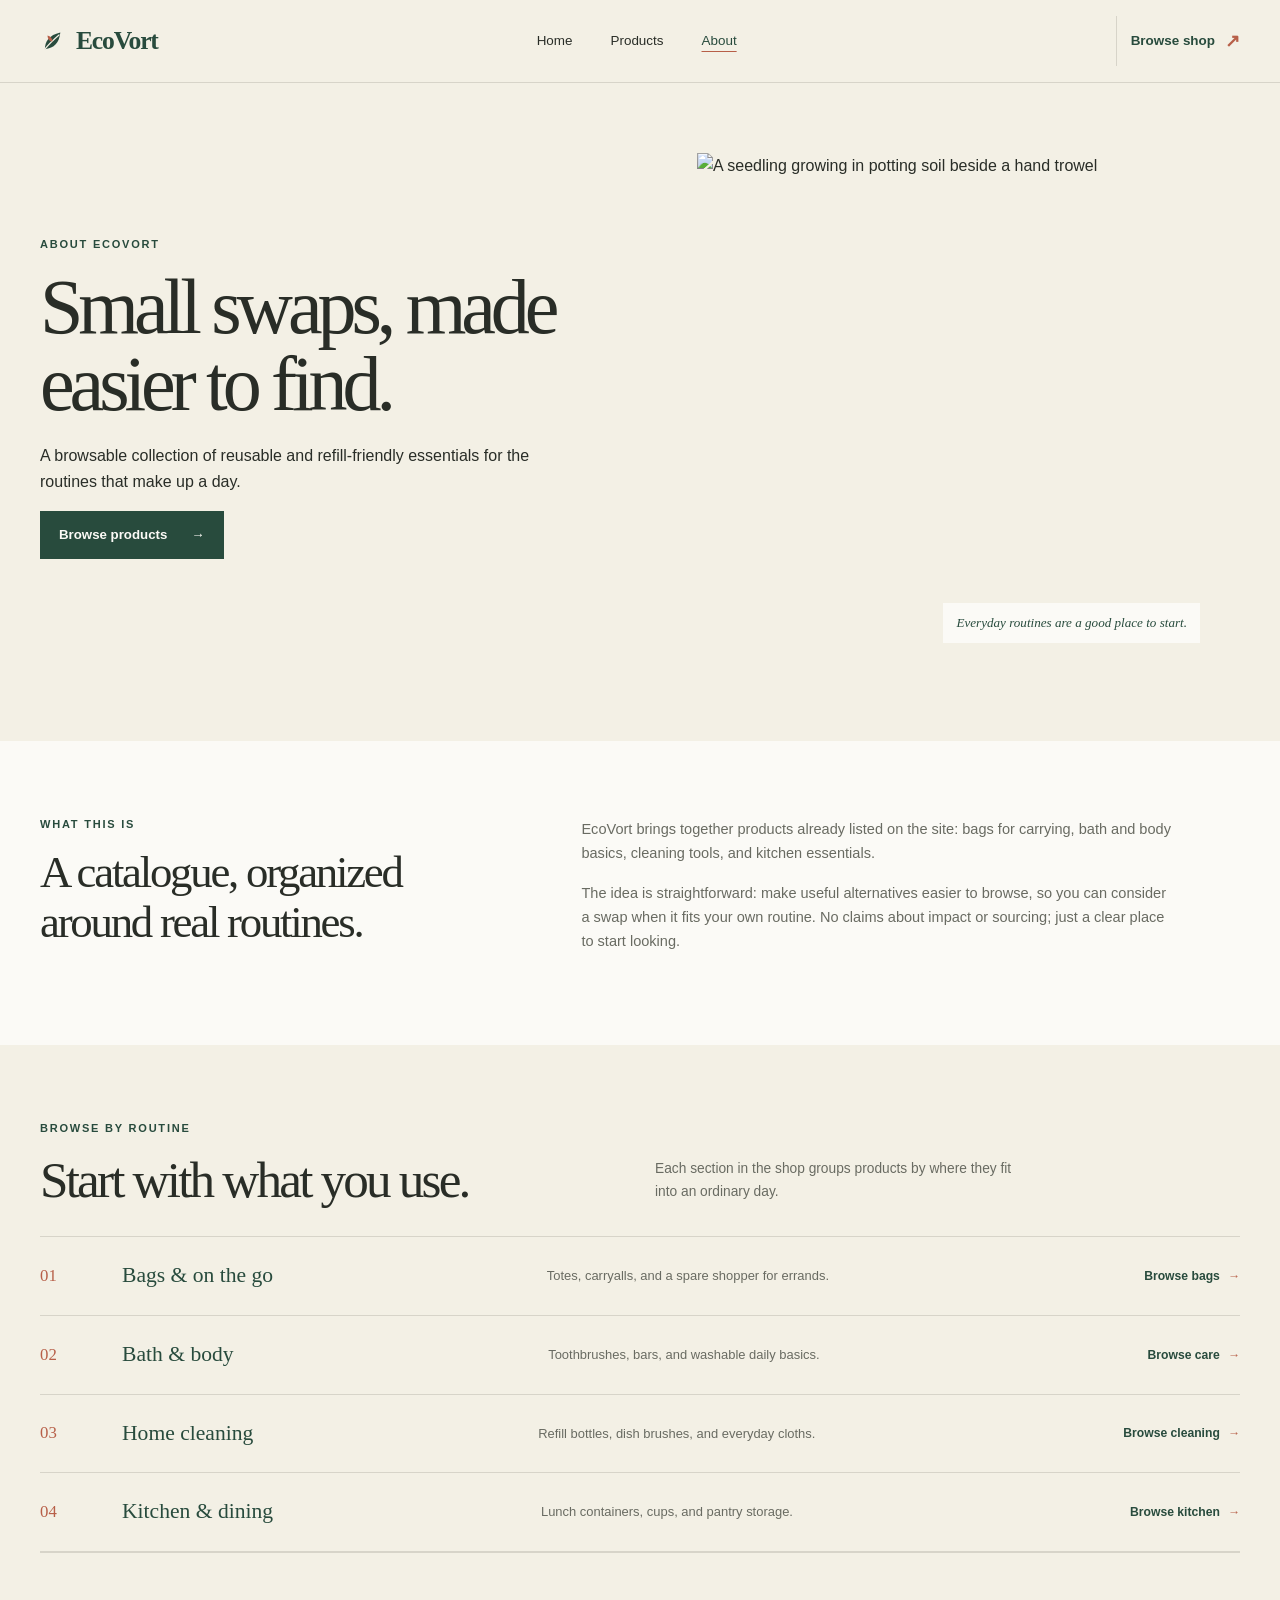
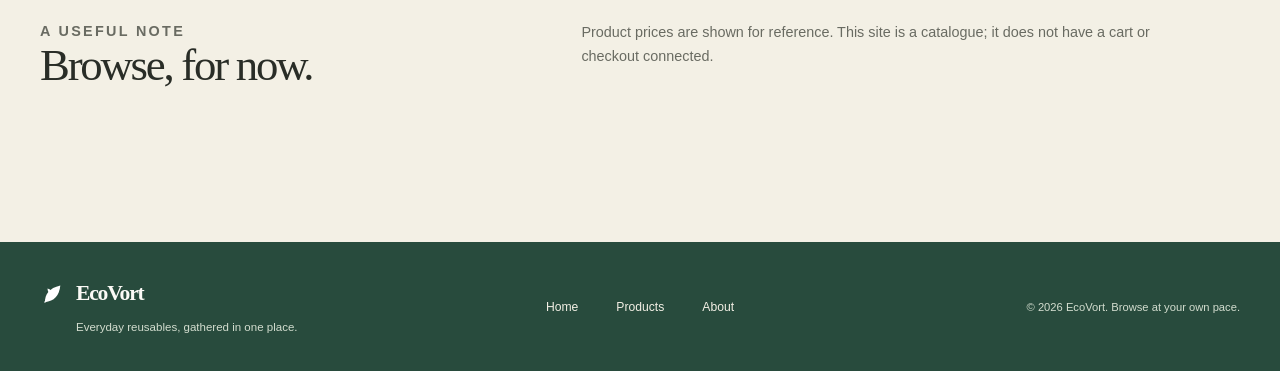
==== commit 4dabbcd9: "EcoVort V 2.0" ====
--- a/about.html
+++ b/about.html
@@ -1,158 +1,142 @@
-
 <!DOCTYPE html>
 <html lang="en">
 <head>
     <meta charset="UTF-8">
     <meta name="viewport" content="width=device-width, initial-scale=1.0">
-    <title>About Us</title>
+    <meta name="description" content="Learn about EcoVort, a catalogue of reusable everyday essentials for home and on the go.">
+    <meta name="theme-color" content="#f3f0e5">
+    <title>About EcoVort | Everyday Reusables</title>
     <link rel="stylesheet" href="css/style.css">
     <link rel="stylesheet" href="css/about.css">
     <link rel="icon" type="image/svg+xml" href="assets/ecovort-logo.svg">
 </head>
 <body>
-    <!-- Site header and main navigation -->
+    <a class="skip-link" href="#main-content">Skip to content</a>
     <header class="site-header">
         <div class="container header-content">
             <a class="brand" href="index.html#home" aria-label="EcoVort home">
-                <span class="brand-leaf" aria-hidden="true">❧</span>
+                <img class="brand-mark" src="assets/ecovort-logo.svg" alt="">
                 <span>EcoVort</span>
             </a>
-
             <nav class="main-nav" aria-label="Main navigation">
                 <a href="index.html#home">Home</a>
                 <a href="product.html">Products</a>
-                <a href="about.html">About Us</a>
-                <a href="index.html#contact">Contact</a>
+                <a href="about.html" aria-current="page">About</a>
             </nav>
-
-            <a class="cart-link" href="products.html" aria-label="Shopping cart">
-                <span aria-hidden="true">▱</span>
-                <span>Cart</span>
-            </a>
+            <a class="shop-link" href="product.html#products">Browse shop <span aria-hidden="true">↗</span></a>
         </div>
     </header>
 
-    <!-- Hero Section -->
-    <section class="about-hero">
-        <p class="eyebrow">WELCOME TO ECOZORA</p>
-        <h1>Small Changes.<br>Greener Living.</h1>
-        <p>
-            Thoughtful essentials for a more sustainable home.
-            Discover simple ways to reduce waste and live greener.
-        </p>
-        <a href="index.html#shop" class="button">Explore Our Collection</a>
-    </section>
+    <main id="main-content">
+        <section class="about-lead">
+            <div class="container about-lead-inner">
+                <div>
+                    <p class="eyebrow">About EcoVort</p>
+                    <h1>Small swaps, made easier to find.</h1>
+                    <p>
+                        A browsable collection of reusable and refill-friendly
+                        essentials for the routines that make up a day.
+                    </p>
+                    <a class="button" href="product.html#products">Browse products <span aria-hidden="true">→</span></a>
+                </div>
+                <figure class="about-photo">
+                    <img
+                        src="https://images.unsplash.com/photo-1416879595882-3373a0480b5b?auto=format&amp;fit=crop&amp;w=1100&amp;q=85"
+                        alt="A seedling growing in potting soil beside a hand trowel"
+                        fetchpriority="high"
+                    >
+                    <figcaption>Everyday routines are a good place to start.</figcaption>
+                </figure>
+            </div>
+        </section>
 
-    <!-- About Section -->
-    <section class="about-section">
-        <div class="about-text">
-            <p class="eyebrow">WHO WE ARE</p>
-            <h2>About EcoZora</h2>
-            <p>
-                Welcome to EcoZora, your destination for sustainable,
-                eco-friendly household essentials. Our goal is to make
-                environmentally responsible living simple, convenient,
-                and accessible to everyone.
-            </p>
-            <p>
-                We believe small everyday choices can contribute to a
-                cleaner planet. From reusable shopping bags to bamboo
-                toothbrushes and refillable cleaning products, we
-                showcase practical alternatives that help reduce
-                plastic waste and unnecessary packaging.
-            </p>
+        <section class="about-intro">
+            <div class="container about-intro-inner">
+                <div>
+                    <p class="eyebrow">What this is</p>
+                    <h2>A catalogue, organized around real routines.</h2>
+                </div>
+                <div class="about-intro-copy">
+                    <p>
+                        EcoVort brings together products already listed on the
+                        site: bags for carrying, bath and body basics, cleaning
+                        tools, and kitchen essentials.
+                    </p>
+                    <p>
+                        The idea is straightforward: make useful alternatives
+                        easier to browse, so you can consider a swap when it fits
+                        your own routine. No claims about impact or sourcing;
+                        just a clear place to start looking.
+                    </p>
+                </div>
+            </div>
+        </section>
+
+        <section class="routines-section" id="routines">
+            <div class="container">
+                <div class="routines-heading">
+                    <div>
+                        <p class="eyebrow">Browse by routine</p>
+                        <h2>Start with what you use.</h2>
+                    </div>
+                    <p>Each section in the shop groups products by where they fit into an ordinary day.</p>
+                </div>
+                <div class="routine-list">
+                    <div class="routine-item">
+                        <span class="routine-index">01</span>
+                        <h3>Bags &amp; on the go</h3>
+                        <p>Totes, carryalls, and a spare shopper for errands.</p>
+                        <a href="product.html#bags-heading">Browse bags <span aria-hidden="true">→</span></a>
+                    </div>
+                    <div class="routine-item">
+                        <span class="routine-index">02</span>
+                        <h3>Bath &amp; body</h3>
+                        <p>Toothbrushes, bars, and washable daily basics.</p>
+                        <a href="product.html#care-heading">Browse care <span aria-hidden="true">→</span></a>
+                    </div>
+                    <div class="routine-item">
+                        <span class="routine-index">03</span>
+                        <h3>Home cleaning</h3>
+                        <p>Refill bottles, dish brushes, and everyday cloths.</p>
+                        <a href="product.html#cleaning-heading">Browse cleaning <span aria-hidden="true">→</span></a>
+                    </div>
+                    <div class="routine-item">
+                        <span class="routine-index">04</span>
+                        <h3>Kitchen &amp; dining</h3>
+                        <p>Lunch containers, cups, and pantry storage.</p>
+                        <a href="product.html#kitchen-heading">Browse kitchen <span aria-hidden="true">→</span></a>
+                    </div>
+                </div>
+                <aside class="about-note">
+                    <div>
+                        <p class="eyebrow">A useful note</p>
+                        <h2>Browse, for now.</h2>
+                    </div>
+                    <p>
+                        Product prices are shown for reference. This site is a
+                        catalogue; it does not have a cart or checkout connected.
+                    </p>
+                </aside>
+            </div>
+        </section>
+    </main>
+
+    <footer class="site-footer">
+        <div class="container footer-content">
+            <div class="footer-brand">
+                <a class="brand" href="index.html#home">
+                    <img class="brand-mark" src="assets/ecovort-logo.svg" alt="">
+                    <span>EcoVort</span>
+                </a>
+                <p>Everyday reusables, gathered in one place.</p>
+            </div>
+            <nav class="footer-nav" aria-label="Footer navigation">
+                <a href="index.html#home">Home</a>
+                <a href="product.html">Products</a>
+                <a href="#main-content">About</a>
+            </nav>
+            <p class="copyright">© 2026 EcoVort. Browse at your own pace.</p>
         </div>
-
-        <div class="about-illustration">
-            <span class="big-leaf">🌿</span>
-            <h3>Live Simply</h3>
-            <p>Care for your home. Care for our planet.</p>
-        </div>
-    </section>
-
-    <!-- Mission Section -->
-    <section class="mission-section">
-        <p class="eyebrow">OUR PURPOSE</p>
-        <h2>Our Mission</h2>
-        <p class="section-description">
-            To encourage sustainable living by making zero-waste
-            alternatives easier to discover and choose.
-        </p>
-
-        <div class="features">
-            <div class="feature-card">
-                <span>♻️</span>
-                <h3>Reusable Products</h3>
-                <p>
-                    Discover everyday essentials designed to be
-                    used again and again.
-                </p>
-            </div>
-
-            <div class="feature-card">
-                <span>🌱</span>
-                <h3>Refillable Alternatives</h3>
-                <p>
-                    Explore refillable options that can help
-                    reduce packaging waste.
-                </p>
-            </div>
-
-            <div class="feature-card">
-                <span>🌍</span>
-                <h3>Mindful Living</h3>
-                <p>
-                    Learn about practical choices for a more
-                    environmentally conscious lifestyle.
-                </p>
-            </div>
-
-            <div class="feature-card">
-                <span>📦</span>
-                <h3>Less Packaging</h3>
-                <p>
-                    Find package-free alternatives to some
-                    everyday household products.
-                </p>
-            </div>
-        </div>
-    </section>
-
-    <!-- Vision Section -->
-    <section class="vision-section">
-        <div class="vision-icon">🌳</div>
-        <div>
-            <p class="eyebrow">OUR VISION</p>
-            <h2>A Greener Future Starts Today</h2>
-            <p>
-                Our vision is a future where sustainable choices
-                become a natural part of everyday living. We hope
-                to inspire individuals and communities to take
-                small steps towards reducing waste and protecting
-                our planet.
-            </p>
-        </div>
-    </section>
-
-    <!-- Call to Action -->
-    <section class="cta-section">
-        <h2>Ready to Make a Difference?</h2>
-        <p>
-            Explore sustainable alternatives and take a step
-            towards a more mindful lifestyle.
-        </p>
-        <a href="index.html#shop" class="button button-light">
-            Shop Eco-Friendly Products
-        </a>
-    </section>
-
-    <!-- Footer -->
-    <footer class="footer">
-        <a href="index.html" class="footer-logo">🌿 EcoZora</a>
-        <p>Choose Green. Live Clean.</p>
-        <p class="copyright">
-            © 2026 EcoZora | Sustainable Living, One Step at a Time.
-        </p>
     </footer>
-
-    +</body>
+</html>
--- a/css/style.css
+++ b/css/style.css
@@ -1,11 +1,16 @@
 :root {
-    --background: #F7F5EC;
-    --light-green: #E5F0E5;
-    --dark-green: #356A45;
-    --accent-green: #8BA888;
-    --text: #3B3B32;
-    --white: #fffefa;
-    --muted: #77786c;
+    color-scheme: light;
+    --paper: #f3f0e5;
+    --paper-light: #fbfaf6;
+    --paper-green: #e5e9dd;
+    --ink: #292d27;
+    --forest: #284b3d;
+    --moss: #788a70;
+    --clay: #b75f48;
+    --line: #d7d4c9;
+    --muted: #696b62;
+    --serif: Georgia, "Times New Roman", serif;
+    --sans: "Avenir Next", Avenir, "Segoe UI", sans-serif;
 }
 
 * {
@@ -14,14 +19,15 @@
 
 html {
     scroll-behavior: smooth;
+    scroll-padding-top: 24px;
 }
 
 body {
     margin: 0;
-    background: var(--background);
-    color: var(--text);
-    font-family: "Avenir Next", Avenir, "Segoe UI", sans-serif;
-    line-height: 1.6;
+    background: var(--paper);
+    color: var(--ink);
+    font-family: var(--sans);
+    line-height: 1.65;
 }
 
 img {
@@ -34,19 +40,43 @@
     text-decoration: none;
 }
 
-button {
+button,
+input {
     font: inherit;
 }
 
+a:focus-visible,
+button:focus-visible,
+input:focus-visible {
+    outline: 2px solid var(--clay);
+    outline-offset: 4px;
+}
+
+.skip-link {
+    position: absolute;
+    z-index: 5;
+    top: 8px;
+    left: 8px;
+    padding: 8px 12px;
+    transform: translateY(-150%);
+    background: var(--ink);
+    color: var(--paper-light);
+}
+
+.skip-link:focus {
+    transform: translateY(0);
+}
+
 .container {
-    width: min(1160px, calc(100% - 48px));
-    margin: 0 auto;
+    width: min(1200px, calc(100% - 64px));
+    margin-inline: auto;
 }
 
 .site-header {
     position: relative;
-    z-index: 1;
-    background: var(--background);
+    z-index: 2;
+    border-bottom: 1px solid var(--line);
+    background: var(--paper);
 }
 
 .header-content {
@@ -54,195 +84,202 @@
     display: flex;
     align-items: center;
     justify-content: space-between;
-    gap: 28px;
+    gap: 30px;
 }
 
 .brand {
     display: inline-flex;
-    align-items: center;
-    gap: 8px;
-    color: var(--dark-green);
-    font-family: Georgia, "Times New Roman", serif;
-    font-size: 1.65rem;
+    flex: 0 0 auto;
+    align-items: center;
+    gap: 10px;
+    color: var(--forest);
+    font-family: var(--serif);
+    font-size: 1.6rem;
     font-weight: 700;
-    letter-spacing: -1px;
-}
-
-.brand-leaf {
-    color: var(--accent-green);
-    font-size: 1.7rem;
-    line-height: 1;
+    letter-spacing: -1.2px;
+}
+
+.brand-mark {
+    width: 26px;
+    height: 26px;
 }
 
 .main-nav,
 .footer-nav {
     display: flex;
     align-items: center;
-    gap: 34px;
+    gap: clamp(18px, 3vw, 38px);
 }
 
 .main-nav a,
 .footer-nav a {
-    color: var(--text);
-    font-size: 0.88rem;
+    color: var(--ink);
+    font-size: 0.84rem;
     transition: color 160ms ease;
 }
 
 .main-nav a:hover,
 .footer-nav a:hover {
-    color: var(--dark-green);
-}
-
-.cart-link {
+    color: var(--clay);
+}
+
+.main-nav a[aria-current="page"] {
+    color: var(--forest);
+    text-decoration: underline;
+    text-decoration-color: var(--clay);
+    text-underline-offset: 6px;
+}
+
+.shop-link {
     display: inline-flex;
-    align-items: center;
-    gap: 9px;
-    color: var(--dark-green);
-    font-size: 0.9rem;
-    font-weight: 600;
-}
-
-.cart-link span:first-child {
-    font-size: 1.45rem;
-    line-height: 1;
+    flex: 0 0 auto;
+    align-items: center;
+    gap: 10px;
+    padding: 10px 0 10px 14px;
+    border-left: 1px solid var(--line);
+    color: var(--forest);
+    font-size: 0.84rem;
+    font-weight: 700;
+}
+
+.shop-link span {
+    color: var(--clay);
+    font-size: 1.15rem;
+}
+
+.eyebrow {
+    margin: 0 0 16px;
+    color: var(--forest);
+    font-size: 0.69rem;
+    font-weight: 700;
+    letter-spacing: 0.16em;
+    line-height: 1.4;
+    text-transform: uppercase;
 }
 
 .hero {
-    padding: 42px 0 76px;
+    padding: 48px 0 88px;
 }
 
 .hero-content {
     display: grid;
-    grid-template-columns: 0.95fr 1.05fr;
-    align-items: center;
-    gap: 72px;
+    grid-template-columns: minmax(0, 0.9fr) minmax(0, 1.1fr);
+    align-items: center;
+    gap: clamp(42px, 7vw, 92px);
 }
 
 .hero-copy {
-    padding: 25px 0;
-}
-
-.eyebrow {
-    margin: 0 0 14px;
-    color: var(--dark-green);
-    font-size: 0.74rem;
-    font-weight: 700;
-    letter-spacing: 2px;
-    text-transform: uppercase;
-}
-
-h1,
-h2,
-h3,
-p {
-    margin-top: 0;
-}
-
-.hero h1 {
-    max-width: 530px;
-    margin-bottom: 20px;
-    font-family: Georgia, "Times New Roman", serif;
-    font-size: clamp(3rem, 5vw, 4.65rem);
-    font-weight: 500;
-    letter-spacing: -2.8px;
-    line-height: 1.08;
+    padding: 16px 0;
+}
+
+.hero-copy .eyebrow::before {
+    display: inline-block;
+    width: 27px;
+    height: 1px;
+    margin: 0 10px 4px 0;
+    background: var(--clay);
+    content: "";
+}
+
+.hero h1,
+.about-lead h1 {
+    max-width: 590px;
+    margin: 0 0 22px;
+    font-family: var(--serif);
+    font-size: clamp(3.35rem, 6.1vw, 5.7rem);
+    font-weight: 400;
+    letter-spacing: -0.065em;
+    line-height: 0.99;
 }
 
 .hero h1 span {
-    color: var(--dark-green);
+    color: var(--forest);
     font-style: italic;
 }
 
 .hero-description {
-    max-width: 450px;
-    margin-bottom: 28px;
+    max-width: 460px;
+    margin: 0 0 28px;
     color: var(--muted);
     font-size: 1rem;
     line-height: 1.8;
 }
 
 .button {
+    display: inline-flex;
     min-height: 48px;
-    display: inline-flex;
     align-items: center;
     justify-content: center;
-    gap: 12px;
-    padding: 0 23px;
-    border: 1px solid transparent;
-    border-radius: 5px;
+    gap: 24px;
+    padding: 0 18px;
+    border: 1px solid var(--forest);
+    background: var(--forest);
+    color: var(--paper-light);
     cursor: pointer;
-    font-size: 0.86rem;
-    font-weight: 600;
-    transition: background-color 160ms ease, color 160ms ease, transform 160ms ease;
+    font-size: 0.83rem;
+    font-weight: 700;
+    transition: background-color 160ms ease, color 160ms ease;
 }
 
 .button:hover {
-    transform: translateY(-2px);
-}
-
-.button-primary {
-    background: var(--dark-green);
-    color: white;
-}
-
-.button-primary:hover {
-    background: #285638;
+    background: var(--paper);
+    color: var(--forest);
 }
 
 .hero-note {
     display: flex;
     align-items: center;
-    gap: 10px;
-    margin-top: 32px;
+    gap: 12px;
+    margin-top: 34px;
+    padding-top: 16px;
+    border-top: 1px solid var(--line);
     color: var(--muted);
-    font-size: 0.8rem;
+    font-size: 0.76rem;
 }
 
 .note-icon {
-    color: var(--accent-green);
-    font-size: 1.2rem;
+    color: var(--clay);
+    font-family: var(--serif);
+    font-size: 1.3rem;
 }
 
 .hero-image-wrap {
     position: relative;
-    min-height: 440px;
+    min-width: 0;
 }
 
 .hero-image {
     width: 100%;
-    height: 440px;
-    border-radius: 48% 48% 7px 7px;
+    height: clamp(360px, 42vw, 520px);
     object-fit: cover;
+    object-position: center;
 }
 
 .image-caption {
     position: absolute;
-    right: -17px;
-    bottom: 25px;
+    right: 0;
+    bottom: 0;
     display: flex;
     align-items: center;
     gap: 10px;
-    padding: 13px 19px;
-    border-radius: 4px;
-    background: var(--white);
-    box-shadow: 0 8px 24px rgb(59 59 50 / 10%);
-    color: var(--dark-green);
-    font-family: Georgia, "Times New Roman", serif;
-    font-size: 0.95rem;
+    padding: 11px 15px;
+    background: var(--paper-light);
+    color: var(--forest);
+    font-family: var(--serif);
+    font-size: 0.86rem;
     font-style: italic;
 }
 
 .caption-mark {
-    color: var(--accent-green);
-    font-size: 1.3rem;
+    color: var(--clay);
 }
 
 .section-padding {
-    padding: 78px 0;
+    padding: 82px 0;
 }
 
 .products-section {
-    background: #fffefa;
+    background: var(--paper-light);
 }
 
 .section-heading {
@@ -250,222 +287,183 @@
     align-items: end;
     justify-content: space-between;
     gap: 30px;
-    margin-bottom: 33px;
+    margin-bottom: 34px;
 }
 
 .section-heading .eyebrow {
-    margin-bottom: 8px;
+    margin-bottom: 9px;
 }
 
 .section-heading h2,
-.about-copy h2 {
-    margin-bottom: 0;
-    font-family: Georgia, "Times New Roman", serif;
-    font-size: clamp(2rem, 3.4vw, 2.8rem);
-    font-weight: 500;
-    letter-spacing: -1px;
-    line-height: 1.2;
+.about-copy h2,
+.about-note h2 {
+    margin: 0;
+    font-family: var(--serif);
+    font-size: clamp(2.15rem, 3.8vw, 3.1rem);
+    font-weight: 400;
+    letter-spacing: -0.045em;
+    line-height: 1.1;
 }
 
 .section-heading > p {
-    max-width: 330px;
-    margin-bottom: 4px;
+    max-width: 310px;
+    margin: 0 0 4px;
     color: var(--muted);
-    font-size: 0.9rem;
+    font-size: 0.88rem;
 }
 
 .product-grid {
     display: grid;
     grid-template-columns: repeat(4, minmax(0, 1fr));
-    gap: 22px;
+    gap: 20px;
 }
 
 .product-card {
-    overflow: hidden;
-    border-radius: 8px;
-    background: var(--white);
-    box-shadow: 0 8px 24px rgb(59 59 50 / 7%);
+    min-width: 0;
+    border-top: 1px solid var(--line);
 }
 
 .product-image-wrap {
     position: relative;
     overflow: hidden;
-    background: var(--light-green);
+    background: var(--paper-green);
 }
 
 .product-image-wrap img {
     width: 100%;
-    height: 220px;
+    height: 214px;
     object-fit: cover;
     transition: transform 220ms ease;
 }
 
 .product-card:hover .product-image-wrap img {
-    transform: scale(1.04);
+    transform: scale(1.025);
 }
 
 .product-label {
-    position: absolute;
-    top: 13px;
-    left: 13px;
-    padding: 5px 10px;
-    border-radius: 30px;
-    background: var(--light-green);
-    color: var(--dark-green);
-    font-size: 0.65rem;
+    display: block;
+    margin-top: 14px;
+    color: var(--clay);
+    font-size: 0.64rem;
     font-weight: 700;
+    letter-spacing: 0.12em;
+    text-transform: uppercase;
 }
 
 .product-info {
-    padding: 17px 17px 19px;
+    padding: 12px 0 16px;
 }
 
 .product-title-row {
     display: flex;
     align-items: baseline;
     justify-content: space-between;
-    gap: 8px;
+    gap: 10px;
 }
 
 .product-title-row h3 {
-    margin-bottom: 7px;
-    font-family: Georgia, "Times New Roman", serif;
-    font-size: 1.1rem;
-    font-weight: 600;
+    margin: 0 0 6px;
+    font-family: var(--serif);
+    font-size: 1.13rem;
+    font-weight: 500;
+    line-height: 1.25;
 }
 
 .price {
-    color: var(--dark-green);
-    font-size: 0.88rem;
+    flex: 0 0 auto;
+    color: var(--forest);
+    font-size: 0.8rem;
     font-weight: 700;
 }
 
 .product-info p {
-    min-height: 43px;
-    margin-bottom: 16px;
+    min-height: 42px;
+    margin: 0 0 14px;
     color: var(--muted);
+    font-size: 0.77rem;
+    line-height: 1.6;
+}
+
+.product-link,
+.text-link {
+    display: inline-flex;
+    align-items: center;
+    gap: 10px;
+    color: var(--forest);
     font-size: 0.78rem;
-    line-height: 1.6;
-}
-
-.button-outline {
-    width: 100%;
-    min-height: 42px;
-    border-color: var(--dark-green);
-    background: transparent;
-    color: var(--dark-green);
-    font-size: 0.8rem;
-}
-
-.button-outline:hover {
-    background: var(--dark-green);
-    color: white;
+    font-weight: 700;
+}
+
+.product-link span,
+.text-link span {
+    color: var(--clay);
+    transition: transform 160ms ease;
+}
+
+.product-link:hover span,
+.text-link:hover span {
+    transform: translateX(3px);
 }
 
 .about-section {
-    background: var(--light-green);
+    background: var(--paper-green);
 }
 
 .about-content {
     display: grid;
-    grid-template-columns: 1fr 1fr;
-    align-items: center;
-    gap: 90px;
-}
-
-.about-art {
-    position: relative;
-    width: min(100%, 390px);
-    height: 310px;
-    justify-self: center;
-    overflow: hidden;
-    border-radius: 46% 46% 8px 8px;
-    background: #d5e4d0;
-}
-
-.about-sun {
-    position: absolute;
-    top: 36px;
-    right: 58px;
-    width: 76px;
-    height: 76px;
-    border-radius: 50%;
-    background: #f2dca3;
-}
-
-.about-stem {
-    position: absolute;
-    bottom: 72px;
-    left: 49%;
-    width: 4px;
-    height: 150px;
-    border-radius: 5px;
-    background: var(--dark-green);
-    transform: rotate(8deg);
-}
-
-.about-leaf {
-    position: absolute;
-    z-index: 1;
-    width: 91px;
-    height: 45px;
-    border-radius: 100% 0 100% 0;
-    background: var(--accent-green);
-}
-
-.about-leaf-one {
-    bottom: 173px;
-    left: 27%;
-    transform: rotate(15deg);
-}
-
-.about-leaf-two {
-    right: 25%;
-    bottom: 124px;
-    width: 105px;
-    height: 51px;
-    transform: rotate(75deg) scaleX(-1);
-}
-
-.about-pot {
-    position: absolute;
-    bottom: 20px;
-    left: calc(50% - 62px);
-    width: 124px;
-    height: 82px;
-    border-radius: 8px 8px 38px 38px;
-    background: #bd8061;
+    grid-template-columns: minmax(0, 0.9fr) minmax(0, 1.1fr);
+    align-items: center;
+    gap: clamp(48px, 9vw, 124px);
 }
 
 .about-copy {
-    max-width: 450px;
+    max-width: 490px;
 }
 
 .about-copy h2 {
     margin-bottom: 18px;
-    color: var(--dark-green);
 }
 
 .about-copy > p:not(.eyebrow) {
-    margin-bottom: 22px;
-    color: #62675d;
-    font-size: 0.95rem;
+    margin: 0 0 22px;
+    color: var(--muted);
+    font-size: 0.92rem;
     line-height: 1.8;
 }
 
-.text-link {
-    display: inline-flex;
-    align-items: center;
-    gap: 10px;
-    color: var(--dark-green);
+.practice-list {
+    border-top: 1px solid rgb(41 45 39 / 22%);
+}
+
+.practice-row {
+    display: grid;
+    grid-template-columns: 42px minmax(82px, 0.42fr) 1fr;
+    align-items: baseline;
+    gap: 12px;
+    padding: 17px 0;
+    border-bottom: 1px solid rgb(41 45 39 / 22%);
+}
+
+.practice-number {
+    color: var(--clay);
+    font-family: var(--serif);
     font-size: 0.86rem;
-    font-weight: 700;
+}
+
+.practice-row strong {
+    color: var(--forest);
+    font-size: 0.82rem;
+}
+
+.practice-row span:last-child {
+    color: var(--muted);
+    font-size: 0.79rem;
 }
 
 .site-footer {
-    padding: 38px 0;
-    background: #304f39;
-    color: #f7f5ec;
+    padding: 34px 0;
+    background: var(--forest);
+    color: var(--paper);
 }
 
 .footer-content {
@@ -476,58 +474,48 @@
 }
 
 .footer-brand .brand {
-    color: white;
-    font-size: 1.4rem;
-}
-
-.footer-brand .brand-leaf {
-    color: #b6c9a9;
+    color: var(--paper-light);
+    font-size: 1.35rem;
+}
+
+.footer-brand .brand-mark {
+    filter: brightness(0) invert(1);
 }
 
 .footer-brand p {
-    margin: 4px 0 0 31px;
-    color: #d1ddcf;
+    margin: 3px 0 0 36px;
+    color: #d3ddcf;
+    font-size: 0.72rem;
+}
+
+.footer-nav a {
+    color: var(--paper);
     font-size: 0.76rem;
-}
-
-.footer-nav {
-    gap: 22px;
-}
-
-.footer-nav a {
-    color: #e7ece3;
-    font-size: 0.78rem;
 }
 
 .copyright {
     margin: 0;
-    color: #d1ddcf;
+    color: #d3ddcf;
     font-size: 0.7rem;
     text-align: right;
 }
 
-@media (max-width: 900px) {
+@media (max-width: 920px) {
     .hero-content {
-        gap: 38px;
-    }
-
-    .hero-image-wrap,
-    .hero-image {
-        min-height: 380px;
-        height: 380px;
+        gap: 42px;
     }
 
     .product-grid {
         grid-template-columns: repeat(2, minmax(0, 1fr));
-        gap: 20px;
+        row-gap: 30px;
     }
 
     .product-image-wrap img {
-        height: 250px;
+        height: clamp(190px, 30vw, 260px);
     }
 
     .about-content {
-        gap: 50px;
+        gap: 48px;
     }
 
     .footer-content {
@@ -540,44 +528,61 @@
     }
 }
 
+@media (max-width: 760px) {
+    .hero {
+        padding: 40px 0 62px;
+    }
+
+    .hero-content {
+        grid-template-columns: 1fr;
+        gap: 28px;
+    }
+
+    .hero-image {
+        height: min(68vw, 430px);
+    }
+}
+
 @media (max-width: 640px) {
     .container {
-        width: min(100% - 36px, 500px);
+        width: min(100% - 36px, 520px);
     }
 
     .header-content {
-        min-height: 72px;
-        flex-wrap: wrap;
-        gap: 10px;
-        padding: 13px 0;
+        min-height: 0;
+        display: grid;
+        grid-template-columns: 1fr auto;
+        gap: 0 16px;
+        padding: 14px 0 0;
     }
 
     .brand {
         font-size: 1.45rem;
     }
 
+    .shop-link {
+        padding: 6px 0 6px 12px;
+    }
+
     .main-nav {
-        order: 3;
-        width: 100%;
+        grid-column: 1 / -1;
         justify-content: space-between;
         gap: 12px;
-        padding-top: 6px;
-        border-top: 1px solid rgb(53 106 69 / 12%);
+        margin-top: 12px;
+        padding: 10px 0 11px;
+        border-top: 1px solid var(--line);
     }
 
     .main-nav a {
-        font-size: 0.76rem;
-    }
-
-    .cart-link {
-        font-size: 0.82rem;
+        font-size: 0.75rem;
     }
 
     .hero {
-        padding: 35px 0 55px;
-    }
-
-    .hero-content {
+        padding: 40px 0 56px;
+    }
+
+    .hero-content,
+    .about-content {
         grid-template-columns: 1fr;
         gap: 30px;
     }
@@ -586,20 +591,18 @@
         padding: 0;
     }
 
-    .hero h1 {
-        max-width: 440px;
-        font-size: clamp(2.9rem, 13vw, 4rem);
-    }
-
-    .hero-image-wrap,
+    .hero h1,
+    .about-lead h1 {
+        max-width: 500px;
+        font-size: clamp(3.1rem, 14vw, 4.5rem);
+    }
+
     .hero-image {
-        min-height: 310px;
-        height: 310px;
-    }
-
-    .image-caption {
-        right: 10px;
-        bottom: 15px;
+        height: min(84vw, 390px);
+    }
+
+    .hero-note {
+        margin-top: 25px;
     }
 
     .section-padding {
@@ -612,64 +615,49 @@
     }
 
     .section-heading > p {
-        margin: 12px 0 0;
+        margin-top: 12px;
     }
 
     .product-grid {
-        gap: 14px;
+        gap: 24px 14px;
     }
 
     .product-image-wrap img {
-        height: 170px;
+        height: clamp(150px, 44vw, 220px);
     }
 
     .product-info {
-        padding: 13px;
+        padding-top: 10px;
     }
 
     .product-title-row {
         align-items: start;
+        flex-direction: column;
+        gap: 0;
     }
 
     .product-title-row h3 {
-        font-size: 0.98rem;
-    }
-
-    .price {
-        font-size: 0.8rem;
+        font-size: 1rem;
     }
 
     .product-info p {
-        min-height: 58px;
-        font-size: 0.73rem;
-    }
-
-    .button-outline {
-        padding: 0 8px;
-        font-size: 0.74rem;
-    }
-
-    .about-content {
-        grid-template-columns: 1fr;
-        gap: 35px;
-    }
-
-    .about-art {
-        height: 260px;
-    }
-
-    .about-copy h2 {
-        font-size: 2.35rem;
+        min-height: 0;
+        font-size: 0.72rem;
+    }
+
+    .practice-row {
+        grid-template-columns: 30px minmax(72px, 0.45fr) 1fr;
+        gap: 8px;
     }
 
     .footer-content {
         grid-template-columns: 1fr;
-        gap: 23px;
+        gap: 22px;
     }
 
     .footer-nav {
         flex-wrap: wrap;
-        gap: 16px 22px;
+        gap: 12px 22px;
     }
 
     .copyright {
@@ -678,53 +666,11 @@
     }
 }
 
-@media (max-width: 380px) {
-    .container {
-        width: calc(100% - 28px);
-    }
-
-    .product-grid {
-        grid-template-columns: 1fr;
-    }
-
-    .product-image-wrap img {
-        height: 220px;
-    }
-
-    .product-info p {
-        min-height: auto;
-    }
-}
-
-.search-bar {
-  display: flex;
-  max-width: 400px;
-  width: 100%;
-  border: 2px solid #ccc;
-  border-radius: 24px;
-  overflow: hidden;
-  font-family: sans-serif;
-}
-
-.search-bar input {
-  flex: 1;
-  padding: 10px 15px;
-  border: none;
-  outline: none;
-  font-size: 16px;
-}
-
-.search-bar button {
-  background-color: #007bff;
-  color: white;
-  padding: 10px 20px;
-  border: none;
-  cursor: pointer;
-  font-size: 16px;
-  font-weight: bold;
-  transition: background 0.2s;
-}
-
-.search-bar button:hover {
-  background-color: #0056b3;
-}
+@media (prefers-reduced-motion: reduce) {
+    *,
+    *::before,
+    *::after {
+        scroll-behavior: auto !important;
+        transition-duration: 0.01ms !important;
+    }
+}
--- a/css/about.css
+++ b/css/about.css
@@ -1,264 +1,229 @@
-
-/* Basic Reset */
-* {
-    margin: 0;
-    padding: 0;
-    box-sizing: border-box;
-}
-
-html {
-    scroll-behavior: smooth;
-}
-
-body {
-     font-family: "Avenir Next", Avenir, "Segoe UI", sans-serif;
-    background-color: #F7F5EC;
-    color: #3B3B32;
-    line-height: 1.6;
-}
-
-a {
-    text-decoration: none;
-    color: inherit;
-}
-
-/* Shared Styles */
-.eyebrow {
-    color: #356A45;
-    font-size: 12px;
-    font-weight: bold;
-    letter-spacing: 3px;
-    margin-bottom: 12px;
-}
-
-h1, h2, h3 {
-    line-height: 1.25;
-}
-
-h2 {
-    color: #356A45;
-    font-size: 34px;
+.about-lead {
+    padding: 54px 0 82px;
+}
+
+.about-lead-inner {
+    display: grid;
+    grid-template-columns: minmax(0, 0.95fr) minmax(0, 1.05fr);
+    align-items: center;
+    gap: clamp(42px, 7vw, 90px);
+}
+
+.about-lead h1 {
     margin-bottom: 20px;
 }
 
-.button {
-    display: inline-block;
-    background-color: #356A45;
-    color: white;
-    padding: 13px 25px;
-    border-radius: 6px;
-    margin-top: 25px;
-    font-weight: bold;
-    transition: background-color 0.3s;
-}
-
-.button:hover {
-    background-color: #244D32;
-}
-
-/* Hero Section */
-.about-hero {
-    text-align: center;
-    padding: 95px 20px;
-    background-color: #E5F0E5;
-}
-
-.about-hero h1 {
-    color: #356A45;
-    font-size: 52px;
-    margin-bottom: 20px;
-}
-
-.about-hero > p:not(.eyebrow) {
-    max-width: 600px;
-    margin: 0 auto;
-}
-
-/* About Section */
-.about-section {
-    display: flex;
+.about-lead > .container > .about-lead-inner > div > p:not(.eyebrow) {
+    max-width: 460px;
+    margin: 0 0 25px;
+    color: var(--muted);
+    font-size: 0.95rem;
+}
+
+.about-photo {
+    position: relative;
+}
+
+.about-photo img {
+    width: 100%;
+    height: clamp(340px, 40vw, 490px);
+    object-fit: cover;
+}
+
+.about-photo figcaption {
+    position: absolute;
+    right: 0;
+    bottom: 0;
+    padding: 9px 13px;
+    background: var(--paper-light);
+    color: var(--forest);
+    font-family: var(--serif);
+    font-size: 0.82rem;
+    font-style: italic;
+}
+
+.about-intro {
+    padding: 76px 0;
+    background: var(--paper-light);
+}
+
+.about-intro-inner {
+    display: grid;
+    grid-template-columns: 0.8fr 1.2fr;
+    gap: clamp(42px, 8vw, 112px);
+}
+
+.about-intro h2,
+.about-note h2 {
+    margin: 0;
+    font-family: var(--serif);
+    font-size: clamp(2rem, 3.6vw, 2.8rem);
+    font-weight: 400;
+    letter-spacing: -0.05em;
+    line-height: 1.1;
+}
+
+.about-intro-copy {
+    max-width: 590px;
+}
+
+.about-intro-copy p {
+    margin: 0 0 16px;
+    color: var(--muted);
+    font-size: 0.91rem;
+}
+
+.routines-section {
+    padding: 76px 0 84px;
+}
+
+.routines-heading {
+    display: grid;
+    grid-template-columns: 1fr 1fr;
+    align-items: end;
+    gap: 30px;
+    margin-bottom: 30px;
+}
+
+.routines-heading h2 {
+    max-width: 480px;
+    margin: 0;
+    font-family: var(--serif);
+    font-size: clamp(2.1rem, 4vw, 3.2rem);
+    font-weight: 400;
+    letter-spacing: -0.055em;
+    line-height: 1.05;
+}
+
+.routines-heading > p {
+    max-width: 370px;
+    margin: 0 0 3px;
+    color: var(--muted);
+    font-size: 0.86rem;
+}
+
+.routine-list {
+    border-top: 1px solid var(--line);
+}
+
+.routine-item {
+    display: grid;
+    grid-template-columns: 60px minmax(180px, 0.7fr) 1fr auto;
     align-items: center;
-    justify-content: space-between;
-    gap: 60px;
-    padding: 80px 10%;
-}
-
-.about-text {
-    flex: 1.2;
-}
-
-.about-text p:not(.eyebrow) {
-    margin-bottom: 15px;
-}
-
-.about-illustration {
-    flex: 0.8;
-    min-height: 280px;
-    background-color: #E5F0E5;
-    border-radius: 20px;
-    display: flex;
-    flex-direction: column;
+    gap: 22px;
+    padding: 21px 0;
+    border-bottom: 1px solid var(--line);
+}
+
+.routine-index {
+    color: var(--clay);
+    font-family: var(--serif);
+    font-size: 1.05rem;
+}
+
+.routine-item h3 {
+    margin: 0;
+    color: var(--forest);
+    font-family: var(--serif);
+    font-size: 1.35rem;
+    font-weight: 400;
+}
+
+.routine-item p {
+    margin: 0;
+    color: var(--muted);
+    font-size: 0.81rem;
+}
+
+.routine-item a {
+    display: inline-flex;
     align-items: center;
-    justify-content: center;
-    padding: 30px;
-    text-align: center;
-}
-
-.big-leaf {
-    font-size: 90px;
-    margin-bottom: 15px;
-}
-
-.about-illustration h3 {
-    color: #356A45;
-    font-size: 24px;
-    margin-bottom: 10px;
-}
-
-/* Mission Section */
-.mission-section {
-    text-align: center;
-    padding: 80px 7%;
-    background-color: #E5F0E5;
-}
-
-.section-description {
-    max-width: 650px;
-    margin: 0 auto 40px;
-}
-
-.features {
-    display: grid;
-    grid-template-columns: repeat(4, minmax(0, 1fr));
-    gap: 20px;
-    margin-top: 35px;
-}
-
-.feature-card {
-    background-color: #F7F5EC;
-    padding: 30px 20px;
-    border-radius: 12px;
-    transition: transform 0.3s;
-}
-
-.feature-card:hover {
-    transform: translateY(-5px);
-}
-
-.feature-card span {
-    font-size: 40px;
-}
-
-.feature-card h3 {
-    color: #356A45;
-    font-size: 18px;
-    margin: 15px 0 10px;
-}
-
-.feature-card p {
-    font-size: 14px;
-}
-
-/* Vision Section */
-.vision-section {
-    display: flex;
-    align-items: center;
-    gap: 35px;
-    padding: 75px 12%;
-}
-
-.vision-icon {
-    font-size: 90px;
-}
-
-.vision-section h2 {
-    font-size: 30px;
-}
-
-.vision-section p:last-child {
-    max-width: 750px;
-}
-
-/* Call to Action */
-.cta-section {
-    background-color: #356A45;
-    color: white;
-    text-align: center;
-    padding: 70px 20px;
-}
-
-.cta-section h2 {
-    color: white;
-    margin-bottom: 15px;
-}
-
-.button-light {
-    background-color: #F7F5EC;
-    color: #356A45;
-}
-
-.button-light:hover {
-    background-color: #DCE8D5;
-}
-
-/* Footer */
-.footer {
-    text-align: center;
-    padding: 35px 20px;
-    background-color: #F7F5EC;
-}
-
-.footer-logo {
-    color: #356A45;
-    font-size: 24px;
-    font-weight: bold;
-}
-
-.footer p {
-    margin-top: 8px;
-}
-
-.copyright {
-    font-size: 12px;
-    color: #77776D;
-}
-
-/* Responsive Design */
-@media (max-width: 1000px) {
-    .features {
-        grid-template-columns: repeat(2, minmax(0, 1fr));
-    }
-}
-
-@media (max-width: 650px) {
-    .about-hero {
-        padding: 65px 20px;
-    }
-
-    .about-hero h1 {
-        font-size: 38px;
-    }
-
-    h2 {
-        font-size: 28px;
-    }
-
-    .about-section,
-    .vision-section {
-        flex-direction: column;
-        padding: 50px 7%;
+    gap: 8px;
+    color: var(--forest);
+    font-size: 0.76rem;
+    font-weight: 700;
+    white-space: nowrap;
+}
+
+.routine-item a span {
+    color: var(--clay);
+}
+
+.about-note {
+    display: grid;
+    grid-template-columns: 0.8fr 1.2fr;
+    align-items: start;
+    gap: clamp(42px, 8vw, 112px);
+    padding: 68px 0;
+    border-top: 1px solid var(--line);
+}
+
+.about-note p {
+    max-width: 580px;
+    margin: 0;
+    color: var(--muted);
+    font-size: 0.9rem;
+}
+
+@media (max-width: 760px) {
+    .about-lead-inner,
+    .about-intro-inner,
+    .about-note,
+    .routines-heading {
+        grid-template-columns: 1fr;
+    }
+
+    .about-lead-inner {
         gap: 30px;
     }
 
-    .about-illustration {
-        width: 100%;
-    }
-
-    .features {
-        grid-template-columns: 1fr;
-    }
-
-    .vision-icon {
-        font-size: 65px;
-    }
-}
+    .about-intro,
+    .routines-section {
+        padding: 58px 0;
+    }
+
+    .routines-heading {
+        gap: 14px;
+    }
+
+    .routine-item {
+        grid-template-columns: 36px 1fr auto;
+        gap: 12px;
+    }
+
+    .routine-item p {
+        grid-column: 2 / -1;
+        grid-row: 2;
+    }
+
+    .routine-item a {
+        grid-column: 3;
+        grid-row: 1;
+    }
+}
+
+@media (max-width: 480px) {
+    .about-lead {
+        padding: 38px 0 56px;
+    }
+
+    .about-photo img {
+        height: 72vw;
+    }
+
+    .routine-item {
+        grid-template-columns: 28px 1fr;
+        gap: 6px 10px;
+    }
+
+    .routine-item p {
+        grid-column: 2;
+        grid-row: 2;
+    }
+
+    .routine-item a {
+        grid-column: 2;
+        grid-row: 3;
+        padding-top: 4px;
+    }
+}
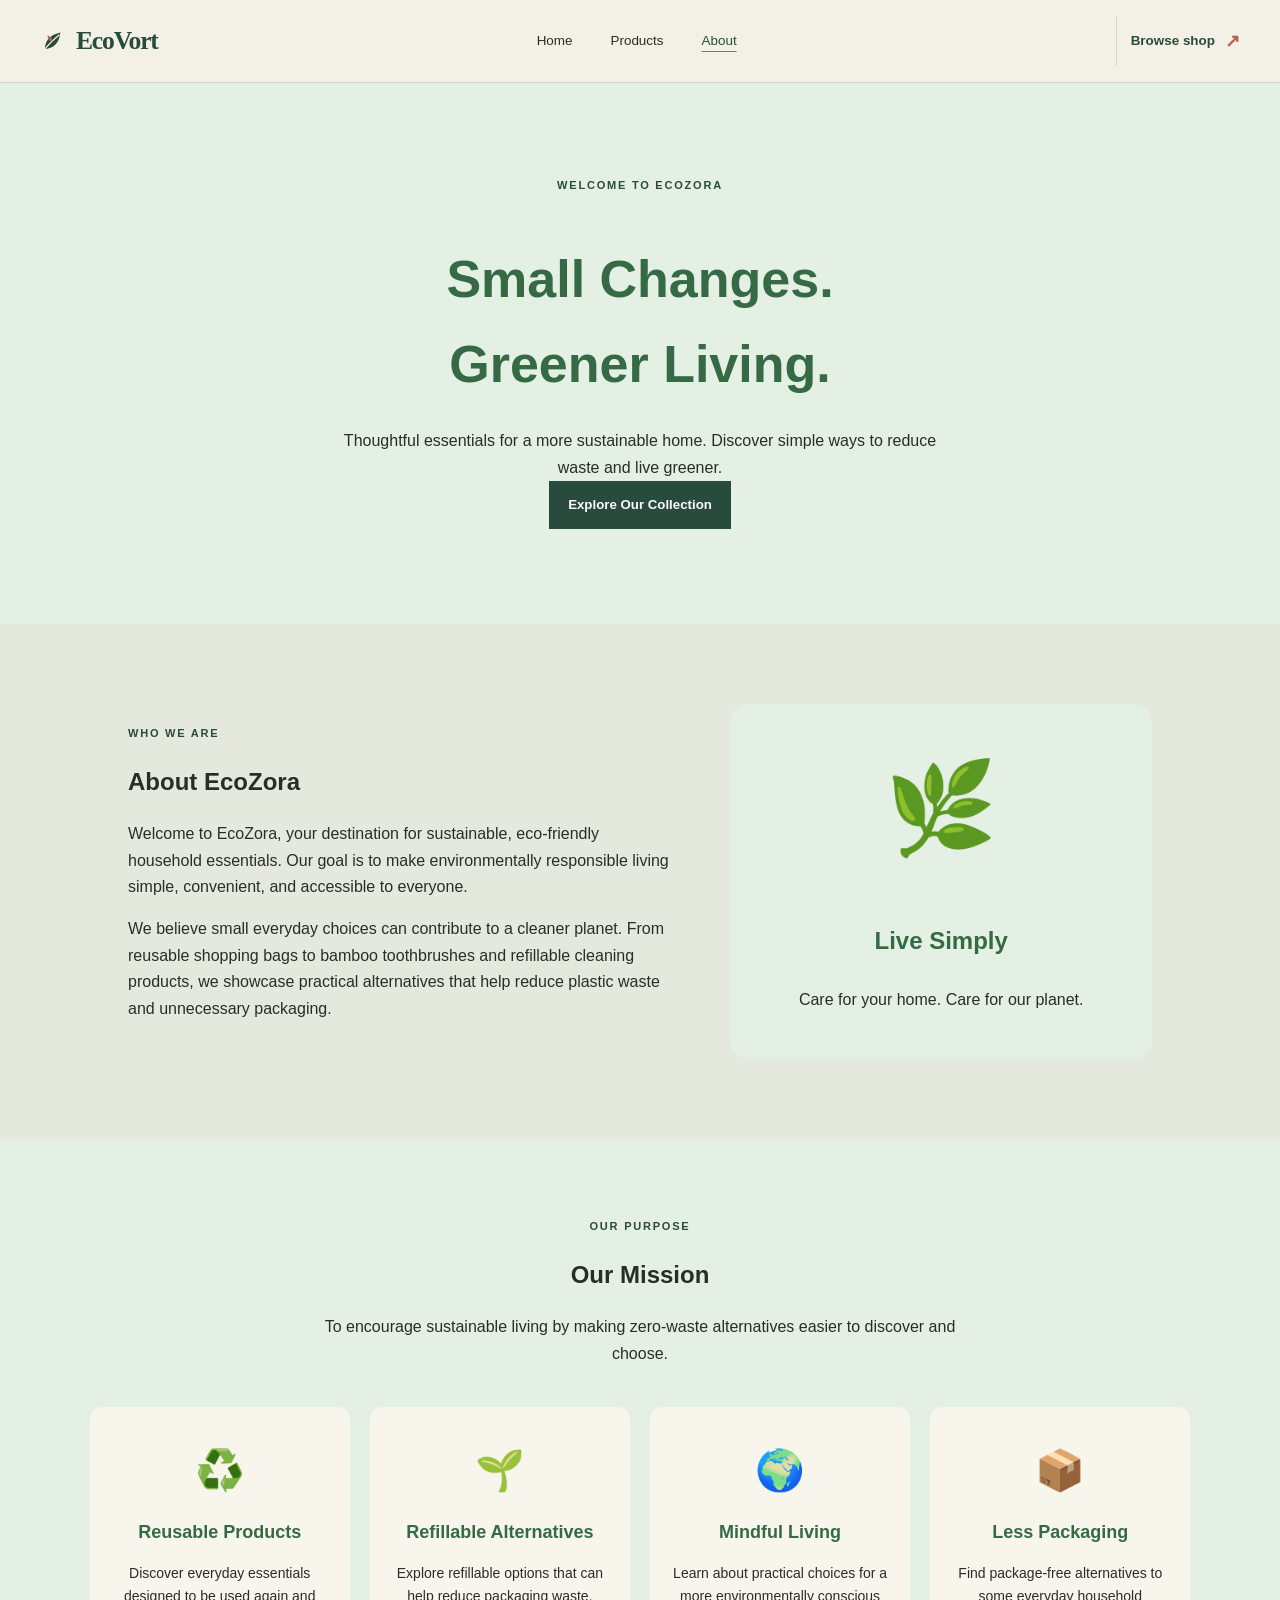
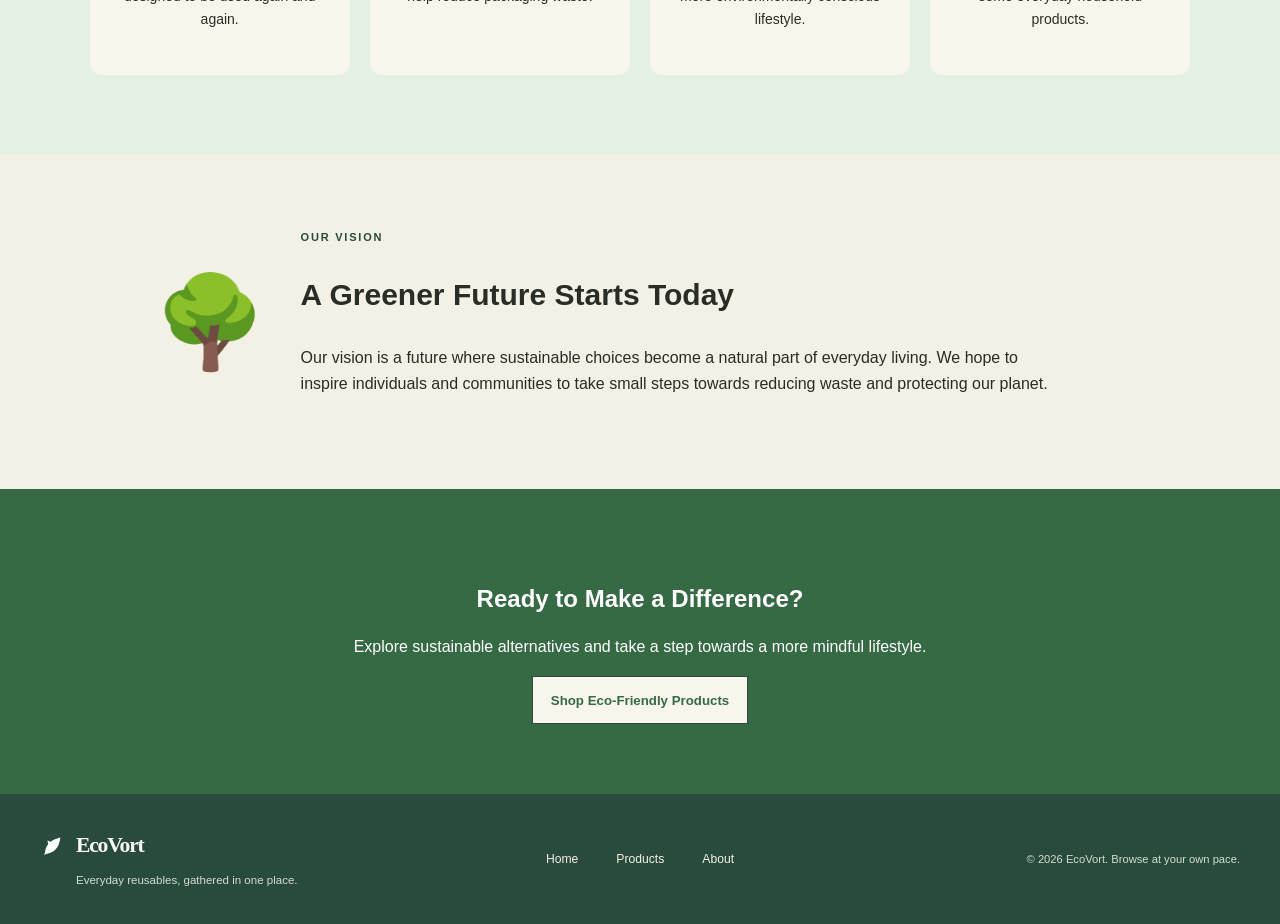
==== commit 00737e79: "update in About page v2.2" ====
--- a/about.html
+++ b/about.html
@@ -27,99 +27,120 @@
         </div>
     </header>
 
-    <main id="main-content">
-        <section class="about-lead">
-            <div class="container about-lead-inner">
-                <div>
-                    <p class="eyebrow">About EcoVort</p>
-                    <h1>Small swaps, made easier to find.</h1>
-                    <p>
-                        A browsable collection of reusable and refill-friendly
-                        essentials for the routines that make up a day.
-                    </p>
-                    <a class="button" href="product.html#products">Browse products <span aria-hidden="true">→</span></a>
-                </div>
-                <figure class="about-photo">
-                    <img
-                        src="https://images.unsplash.com/photo-1416879595882-3373a0480b5b?auto=format&amp;fit=crop&amp;w=1100&amp;q=85"
-                        alt="A seedling growing in potting soil beside a hand trowel"
-                        fetchpriority="high"
-                    >
-                    <figcaption>Everyday routines are a good place to start.</figcaption>
-                </figure>
+     <!-- Hero Section -->
+    <section class="about-hero">
+        <p class="eyebrow">WELCOME TO ECOZORA</p>
+        <h1>Small Changes.<br>Greener Living.</h1>
+        <p>
+            Thoughtful essentials for a more sustainable home.
+            Discover simple ways to reduce waste and live greener.
+        </p>
+        <a href="index.html#shop" class="button">Explore Our Collection</a>
+    </section>
+
+    <!-- About Section -->
+    <section class="about-section">
+        <div class="about-text">
+            <p class="eyebrow">WHO WE ARE</p>
+            <h2>About EcoZora</h2>
+            <p>
+                Welcome to EcoZora, your destination for sustainable,
+                eco-friendly household essentials. Our goal is to make
+                environmentally responsible living simple, convenient,
+                and accessible to everyone.
+            </p>
+            <p>
+                We believe small everyday choices can contribute to a
+                cleaner planet. From reusable shopping bags to bamboo
+                toothbrushes and refillable cleaning products, we
+                showcase practical alternatives that help reduce
+                plastic waste and unnecessary packaging.
+            </p>
+        </div>
+
+        <div class="about-illustration">
+            <span class="big-leaf">🌿</span>
+            <h3>Live Simply</h3>
+            <p>Care for your home. Care for our planet.</p>
+        </div>
+    </section>
+
+    <!-- Mission Section -->
+    <section class="mission-section">
+        <p class="eyebrow">OUR PURPOSE</p>
+        <h2>Our Mission</h2>
+        <p class="section-description">
+            To encourage sustainable living by making zero-waste
+            alternatives easier to discover and choose.
+        </p>
+
+        <div class="features">
+            <div class="feature-card">
+                <span>♻️</span>
+                <h3>Reusable Products</h3>
+                <p>
+                    Discover everyday essentials designed to be
+                    used again and again.
+                </p>
             </div>
-        </section>
 
-        <section class="about-intro">
-            <div class="container about-intro-inner">
-                <div>
-                    <p class="eyebrow">What this is</p>
-                    <h2>A catalogue, organized around real routines.</h2>
-                </div>
-                <div class="about-intro-copy">
-                    <p>
-                        EcoVort brings together products already listed on the
-                        site: bags for carrying, bath and body basics, cleaning
-                        tools, and kitchen essentials.
-                    </p>
-                    <p>
-                        The idea is straightforward: make useful alternatives
-                        easier to browse, so you can consider a swap when it fits
-                        your own routine. No claims about impact or sourcing;
-                        just a clear place to start looking.
-                    </p>
-                </div>
+            <div class="feature-card">
+                <span>🌱</span>
+                <h3>Refillable Alternatives</h3>
+                <p>
+                    Explore refillable options that can help
+                    reduce packaging waste.
+                </p>
             </div>
-        </section>
 
-        <section class="routines-section" id="routines">
-            <div class="container">
-                <div class="routines-heading">
-                    <div>
-                        <p class="eyebrow">Browse by routine</p>
-                        <h2>Start with what you use.</h2>
-                    </div>
-                    <p>Each section in the shop groups products by where they fit into an ordinary day.</p>
-                </div>
-                <div class="routine-list">
-                    <div class="routine-item">
-                        <span class="routine-index">01</span>
-                        <h3>Bags &amp; on the go</h3>
-                        <p>Totes, carryalls, and a spare shopper for errands.</p>
-                        <a href="product.html#bags-heading">Browse bags <span aria-hidden="true">→</span></a>
-                    </div>
-                    <div class="routine-item">
-                        <span class="routine-index">02</span>
-                        <h3>Bath &amp; body</h3>
-                        <p>Toothbrushes, bars, and washable daily basics.</p>
-                        <a href="product.html#care-heading">Browse care <span aria-hidden="true">→</span></a>
-                    </div>
-                    <div class="routine-item">
-                        <span class="routine-index">03</span>
-                        <h3>Home cleaning</h3>
-                        <p>Refill bottles, dish brushes, and everyday cloths.</p>
-                        <a href="product.html#cleaning-heading">Browse cleaning <span aria-hidden="true">→</span></a>
-                    </div>
-                    <div class="routine-item">
-                        <span class="routine-index">04</span>
-                        <h3>Kitchen &amp; dining</h3>
-                        <p>Lunch containers, cups, and pantry storage.</p>
-                        <a href="product.html#kitchen-heading">Browse kitchen <span aria-hidden="true">→</span></a>
-                    </div>
-                </div>
-                <aside class="about-note">
-                    <div>
-                        <p class="eyebrow">A useful note</p>
-                        <h2>Browse, for now.</h2>
-                    </div>
-                    <p>
-                        Product prices are shown for reference. This site is a
-                        catalogue; it does not have a cart or checkout connected.
-                    </p>
-                </aside>
+            <div class="feature-card">
+                <span>🌍</span>
+                <h3>Mindful Living</h3>
+                <p>
+                    Learn about practical choices for a more
+                    environmentally conscious lifestyle.
+                </p>
             </div>
-        </section>
-    </main>
+
+            <div class="feature-card">
+                <span>📦</span>
+                <h3>Less Packaging</h3>
+                <p>
+                    Find package-free alternatives to some
+                    everyday household products.
+                </p>
+            </div>
+        </div>
+    </section>
+
+    <!-- Vision Section -->
+    <section class="vision-section">
+        <div class="vision-icon">🌳</div>
+        <div>
+            <p class="eyebrow">OUR VISION</p>
+            <h2>A Greener Future Starts Today</h2>
+            <p>
+                Our vision is a future where sustainable choices
+                become a natural part of everyday living. We hope
+                to inspire individuals and communities to take
+                small steps towards reducing waste and protecting
+                our planet.
+            </p>
+        </div>
+    </section>
+
+    <!-- Call to Action -->
+    <section class="cta-section">
+        <h2>Ready to Make a Difference?</h2>
+        <p>
+            Explore sustainable alternatives and take a step
+            towards a more mindful lifestyle.
+        </p>
+        <a href="index.html#shop" class="button button-light">
+            Shop Eco-Friendly Products
+        </a>
+    </section>
+    
 
     <footer class="site-footer">
         <div class="container footer-content">
--- a/css/style.css
+++ b/css/style.css
@@ -528,7 +528,7 @@
     }
 }
 
-@media (max-width: 760px) {
+@media (max-width: 860px) {
     .hero {
         padding: 40px 0 62px;
     }
--- a/css/about.css
+++ b/css/about.css
@@ -165,7 +165,153 @@
     font-size: 0.9rem;
 }
 
-@media (max-width: 760px) {
+/* Hero Section */
+.about-hero {
+    text-align: center;
+    padding: 95px 20px;
+    background-color: #E5F0E5;
+}
+
+.about-hero h1 {
+    color: #356A45;
+    font-size: 52px;
+    margin-bottom: 20px;
+}
+
+.about-hero > p:not(.eyebrow) {
+    max-width: 600px;
+    margin: 0 auto;
+}
+
+/* About Section */
+.about-section {
+    display: flex;
+    align-items: center;
+    justify-content: space-between;
+    gap: 60px;
+    padding: 80px 10%;
+}
+
+.about-text {
+    flex: 1.2;
+}
+
+.about-text p:not(.eyebrow) {
+    margin-bottom: 15px;
+}
+
+.about-illustration {
+    flex: 0.8;
+    min-height: 280px;
+    background-color: #E5F0E5;
+    border-radius: 20px;
+    display: flex;
+    flex-direction: column;
+    align-items: center;
+    justify-content: center;
+    padding: 30px;
+    text-align: center;
+}
+
+.big-leaf {
+    font-size: 90px;
+    margin-bottom: 15px;
+}
+
+.about-illustration h3 {
+    color: #356A45;
+    font-size: 24px;
+    margin-bottom: 10px;
+}
+
+/* Mission Section */
+.mission-section {
+    text-align: center;
+    padding: 80px 7%;
+    background-color: #E5F0E5;
+}
+
+.section-description {
+    max-width: 650px;
+    margin: 0 auto 40px;
+}
+
+.features {
+    display: grid;
+    grid-template-columns: repeat(4, minmax(0, 1fr));
+    gap: 20px;
+    margin-top: 35px;
+}
+
+.feature-card {
+    background-color: #F7F5EC;
+    padding: 30px 20px;
+    border-radius: 12px;
+    transition: transform 0.3s;
+}
+
+.feature-card:hover {
+    transform: translateY(-5px);
+}
+
+.feature-card span {
+    font-size: 40px;
+}
+
+.feature-card h3 {
+    color: #356A45;
+    font-size: 18px;
+    margin: 15px 0 10px;
+}
+
+.feature-card p {
+    font-size: 14px;
+}
+
+/* Vision Section */
+.vision-section {
+    display: flex;
+    align-items: center;
+    gap: 35px;
+    padding: 75px 12%;
+}
+
+.vision-icon {
+    font-size: 90px;
+}
+
+.vision-section h2 {
+    font-size: 30px;
+}
+
+.vision-section p:last-child {
+    max-width: 750px;
+}
+
+/* Call to Action */
+.cta-section {
+    background-color: #356A45;
+    color: white;
+    text-align: center;
+    padding: 70px 20px;
+}
+
+.cta-section h2 {
+    color: white;
+    margin-bottom: 15px;
+}
+
+.button-light {
+    background-color: #F7F5EC;
+    color: #356A45;
+}
+
+.button-light:hover {
+    background-color: #DCE8D5;
+}
+
+
+@media (max-width: 860px) {
     .about-lead-inner,
     .about-intro-inner,
     .about-note,
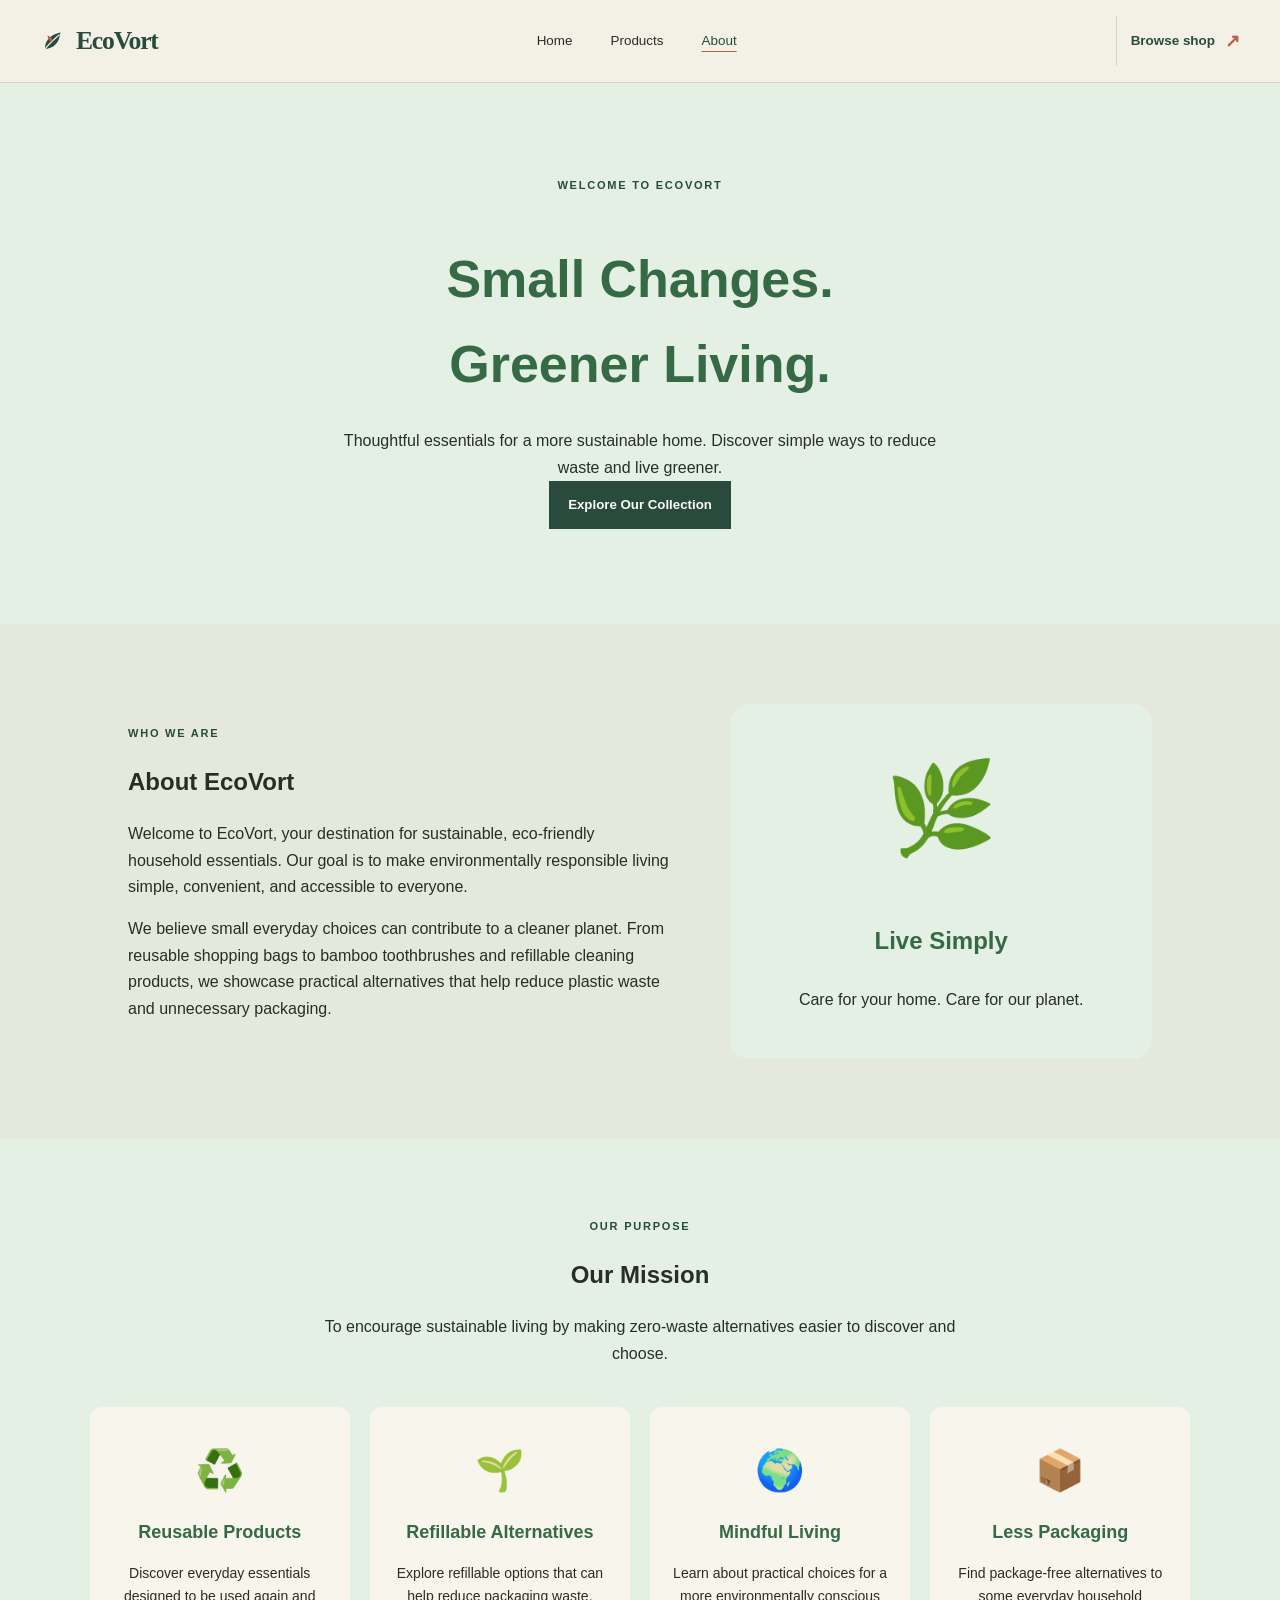
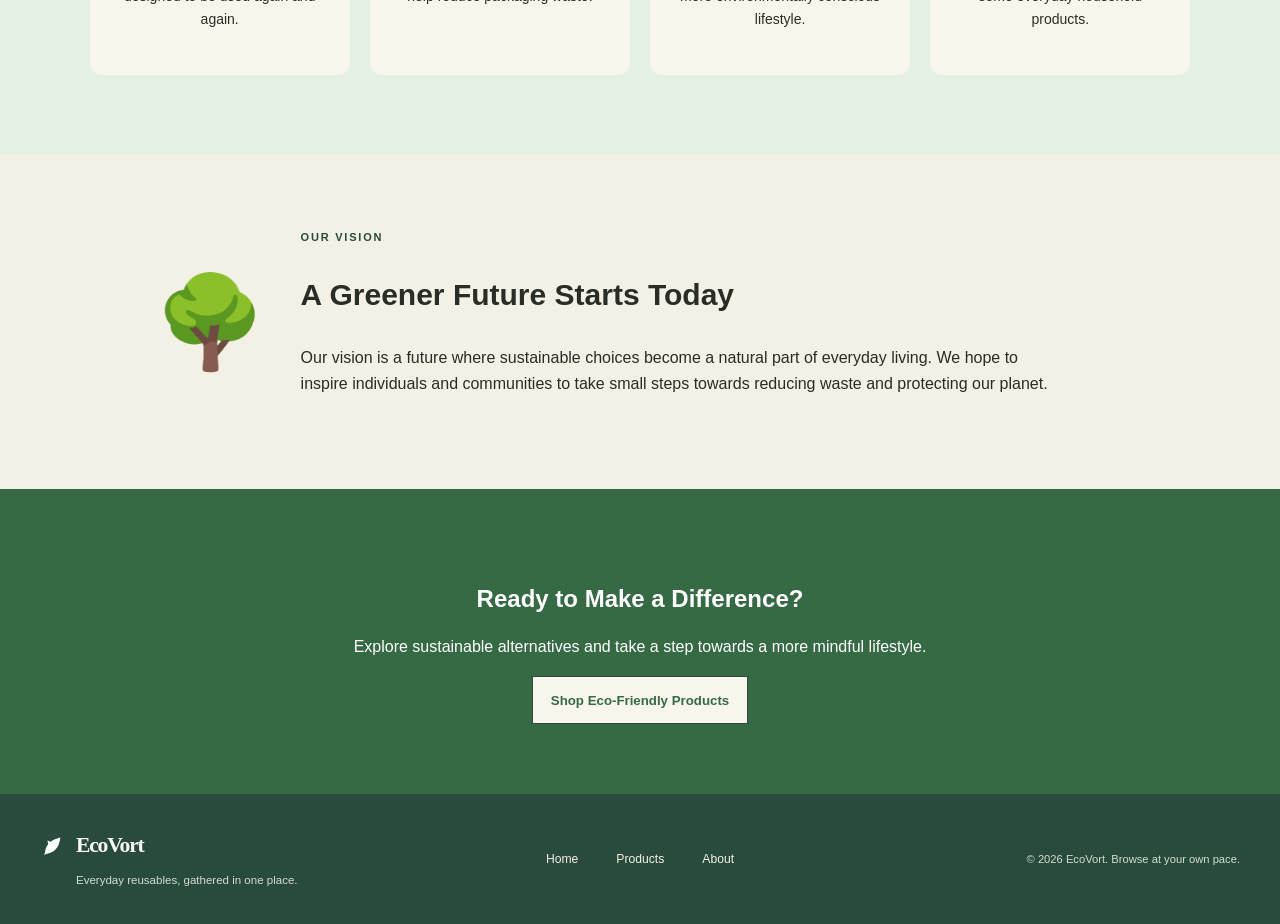
==== commit e9bf6042: "Update about.html" ====
--- a/about.html
+++ b/about.html
@@ -27,119 +27,119 @@
         </div>
     </header>
 
-     <!-- Hero Section -->
-    <section class="about-hero">
-        <p class="eyebrow">WELCOME TO ECOZORA</p>
-        <h1>Small Changes.<br>Greener Living.</h1>
+ <!-- Hero Section -->
+<section class="about-hero">
+    <p class="eyebrow">WELCOME TO ECOVORT</p>
+    <h1>Small Changes.<br>Greener Living.</h1>
+    <p>
+        Thoughtful essentials for a more sustainable home.
+        Discover simple ways to reduce waste and live greener.
+    </p>
+    <a href="index.html#shop" class="button">Explore Our Collection</a>
+</section>
+
+<!-- About Section -->
+<section class="about-section">
+    <div class="about-text">
+        <p class="eyebrow">WHO WE ARE</p>
+        <h2>About EcoVort</h2>
         <p>
-            Thoughtful essentials for a more sustainable home.
-            Discover simple ways to reduce waste and live greener.
+            Welcome to EcoVort, your destination for sustainable,
+            eco-friendly household essentials. Our goal is to make
+            environmentally responsible living simple, convenient,
+            and accessible to everyone.
         </p>
-        <a href="index.html#shop" class="button">Explore Our Collection</a>
-    </section>
+        <p>
+            We believe small everyday choices can contribute to a
+            cleaner planet. From reusable shopping bags to bamboo
+            toothbrushes and refillable cleaning products, we
+            showcase practical alternatives that help reduce
+            plastic waste and unnecessary packaging.
+        </p>
+    </div>
 
-    <!-- About Section -->
-    <section class="about-section">
-        <div class="about-text">
-            <p class="eyebrow">WHO WE ARE</p>
-            <h2>About EcoZora</h2>
+    <div class="about-illustration">
+        <span class="big-leaf">🌿</span>
+        <h3>Live Simply</h3>
+        <p>Care for your home. Care for our planet.</p>
+    </div>
+</section>
+
+<!-- Mission Section -->
+<section class="mission-section">
+    <p class="eyebrow">OUR PURPOSE</p>
+    <h2>Our Mission</h2>
+    <p class="section-description">
+        To encourage sustainable living by making zero-waste
+        alternatives easier to discover and choose.
+    </p>
+
+    <div class="features">
+        <div class="feature-card">
+            <span>♻️</span>
+            <h3>Reusable Products</h3>
             <p>
-                Welcome to EcoZora, your destination for sustainable,
-                eco-friendly household essentials. Our goal is to make
-                environmentally responsible living simple, convenient,
-                and accessible to everyone.
-            </p>
-            <p>
-                We believe small everyday choices can contribute to a
-                cleaner planet. From reusable shopping bags to bamboo
-                toothbrushes and refillable cleaning products, we
-                showcase practical alternatives that help reduce
-                plastic waste and unnecessary packaging.
+                Discover everyday essentials designed to be
+                used again and again.
             </p>
         </div>
 
-        <div class="about-illustration">
-            <span class="big-leaf">🌿</span>
-            <h3>Live Simply</h3>
-            <p>Care for your home. Care for our planet.</p>
-        </div>
-    </section>
-
-    <!-- Mission Section -->
-    <section class="mission-section">
-        <p class="eyebrow">OUR PURPOSE</p>
-        <h2>Our Mission</h2>
-        <p class="section-description">
-            To encourage sustainable living by making zero-waste
-            alternatives easier to discover and choose.
-        </p>
-
-        <div class="features">
-            <div class="feature-card">
-                <span>♻️</span>
-                <h3>Reusable Products</h3>
-                <p>
-                    Discover everyday essentials designed to be
-                    used again and again.
-                </p>
-            </div>
-
-            <div class="feature-card">
-                <span>🌱</span>
-                <h3>Refillable Alternatives</h3>
-                <p>
-                    Explore refillable options that can help
-                    reduce packaging waste.
-                </p>
-            </div>
-
-            <div class="feature-card">
-                <span>🌍</span>
-                <h3>Mindful Living</h3>
-                <p>
-                    Learn about practical choices for a more
-                    environmentally conscious lifestyle.
-                </p>
-            </div>
-
-            <div class="feature-card">
-                <span>📦</span>
-                <h3>Less Packaging</h3>
-                <p>
-                    Find package-free alternatives to some
-                    everyday household products.
-                </p>
-            </div>
-        </div>
-    </section>
-
-    <!-- Vision Section -->
-    <section class="vision-section">
-        <div class="vision-icon">🌳</div>
-        <div>
-            <p class="eyebrow">OUR VISION</p>
-            <h2>A Greener Future Starts Today</h2>
+        <div class="feature-card">
+            <span>🌱</span>
+            <h3>Refillable Alternatives</h3>
             <p>
-                Our vision is a future where sustainable choices
-                become a natural part of everyday living. We hope
-                to inspire individuals and communities to take
-                small steps towards reducing waste and protecting
-                our planet.
+                Explore refillable options that can help
+                reduce packaging waste.
             </p>
         </div>
-    </section>
 
-    <!-- Call to Action -->
-    <section class="cta-section">
-        <h2>Ready to Make a Difference?</h2>
+        <div class="feature-card">
+            <span>🌍</span>
+            <h3>Mindful Living</h3>
+            <p>
+                Learn about practical choices for a more
+                environmentally conscious lifestyle.
+            </p>
+        </div>
+
+        <div class="feature-card">
+            <span>📦</span>
+            <h3>Less Packaging</h3>
+            <p>
+                Find package-free alternatives to some
+                everyday household products.
+            </p>
+        </div>
+    </div>
+</section>
+
+<!-- Vision Section -->
+<section class="vision-section">
+    <div class="vision-icon">🌳</div>
+    <div>
+        <p class="eyebrow">OUR VISION</p>
+        <h2>A Greener Future Starts Today</h2>
         <p>
-            Explore sustainable alternatives and take a step
-            towards a more mindful lifestyle.
+            Our vision is a future where sustainable choices
+            become a natural part of everyday living. We hope
+            to inspire individuals and communities to take
+            small steps towards reducing waste and protecting
+            our planet.
         </p>
-        <a href="index.html#shop" class="button button-light">
-            Shop Eco-Friendly Products
-        </a>
-    </section>
+    </div>
+</section>
+
+<!-- Call to Action -->
+<section class="cta-section">
+    <h2>Ready to Make a Difference?</h2>
+    <p>
+        Explore sustainable alternatives and take a step
+        towards a more mindful lifestyle.
+    </p>
+    <a href="index.html#shop" class="button button-light">
+        Shop Eco-Friendly Products
+    </a>
+</section>
     
 
     <footer class="site-footer">
